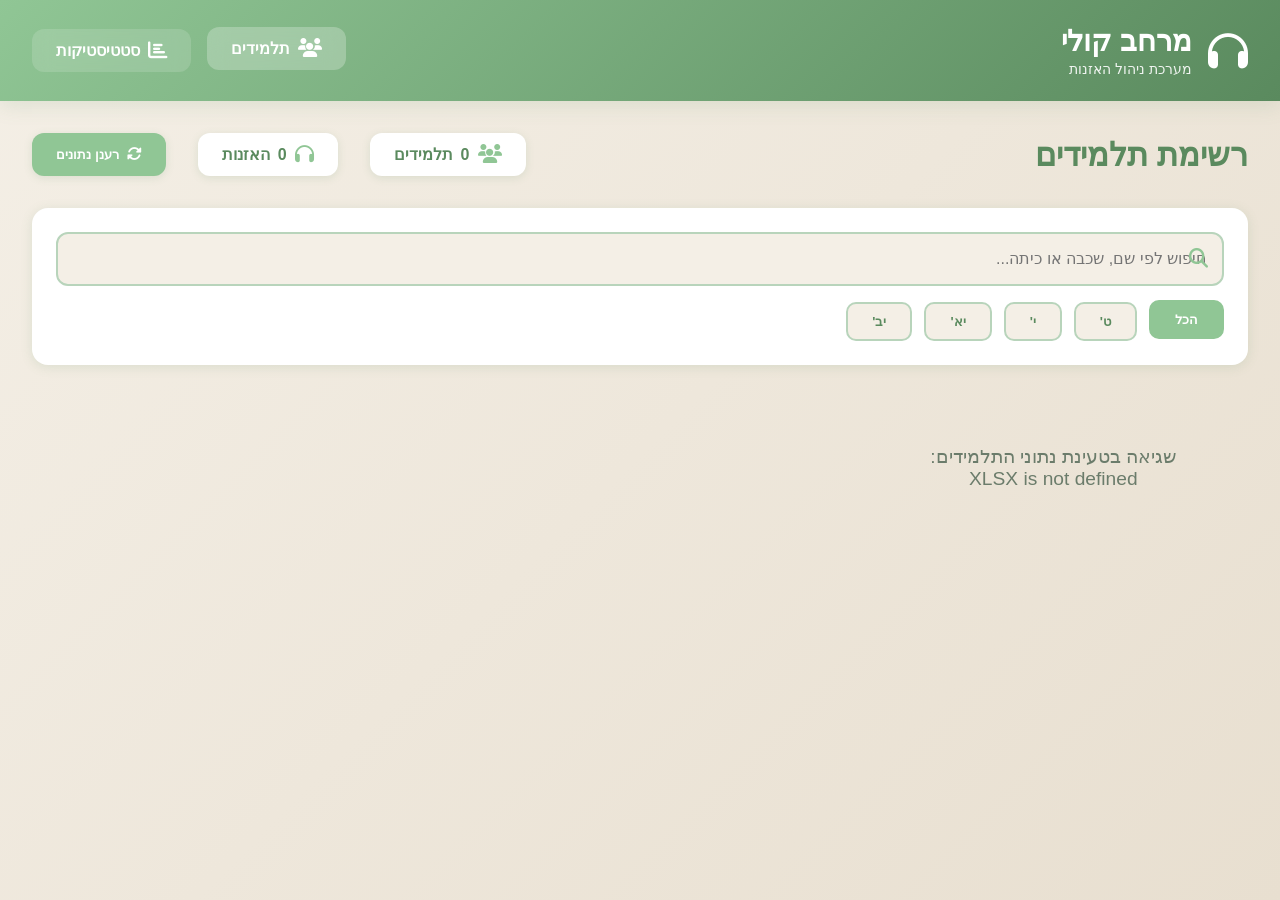
==== index.html @ 1b5d4654 "create site" ====
<!DOCTYPE html>
<html lang="he" dir="rtl">
<head>
    <meta charset="UTF-8">
    <meta name="viewport" content="width=device-width, initial-scale=1.0">
    <title>מרחב קולי - ניהול תלמידים</title>
    <link rel="stylesheet" href="https://cdnjs.cloudflare.com/ajax/libs/font-awesome/6.4.0/css/all.min.css">
    <link rel="stylesheet" href="styles.css">
    <script src="https://cdn.sheetjs.com/xlsx-0.20.1/package/dist/xlsx.full.min.js"></script>
</head>
<body>
    <header class="main-header">
        <div class="header-container">
            <div class="logo-section">
                <i class="fas fa-headphones"></i>
                <div class="logo-text">
                    <h1>מרחב קולי</h1>
                    <p class="subtitle">מערכת ניהול האזנות</p>
                </div>
            </div>
            <nav class="main-nav">
                <a href="index.html" class="nav-link active">
                    <i class="fas fa-users"></i>
                    תלמידים
                </a>
                <a href="statistics.html" class="nav-link">
                    <i class="fas fa-chart-bar"></i>
                    סטטיסטיקות
                </a>
            </nav>
        </div>
    </header>

    <main class="main-content">
        <div class="page-header">
            <h2>רשימת תלמידים</h2>
            <div class="stats-bar">
                <div class="stat-item">
                    <i class="fas fa-users"></i>
                    <span id="totalStudents">0</span> תלמידים
                </div>
                <div class="stat-item">
                    <i class="fas fa-headphones"></i>
                    <span id="totalListenings">0</span> האזנות
                </div>
                <button class="refresh-btn" id="refreshData" title="רענן נתונים מהשרת">
                    <i class="fas fa-sync-alt"></i>
                    רענן נתונים
                </button>
            </div>
        </div>

        <div class="search-section">
            <div class="search-box">
                <i class="fas fa-search"></i>
                <input type="text" id="searchInput" placeholder="חיפוש לפי שם, שכבה או כיתה...">
            </div>
            <div class="filter-buttons">
                <button class="filter-btn active" data-grade="all">הכל</button>
                <button class="filter-btn" data-grade="ט">ט'</button>
                <button class="filter-btn" data-grade="י">י'</button>
                <button class="filter-btn" data-grade="יא">יא'</button>
                <button class="filter-btn" data-grade="יב">יב'</button>
            </div>
        </div>

        <div class="students-grid" id="studentsGrid">
            <div class="loading">טוען נתונים...</div>
        </div>
    </main>

    <script src="students.js"></script>
</body>
</html>
---- styles.css ----
* {
    margin: 0;
    padding: 0;
    box-sizing: border-box;
}

:root {
    --primary-green: #90C695;
    --light-green: #B8D4BB;
    --linen: #F4EFE6;
    --dark-green: #5A8A5E;
    --text-dark: #2C3E2D;
    --text-light: #6B7C6B;
    --white: #FFFFFF;
    --shadow: rgba(90, 138, 94, 0.15);
}

body {
    font-family: 'Segoe UI', Tahoma, Geneva, Verdana, sans-serif;
    background: linear-gradient(135deg, var(--linen) 0%, #E8DFD0 100%);
    min-height: 100vh;
    color: var(--text-dark);
}

/* Icons */
i {
    font-size: 1.2em;
}

/* Header */
.main-header {
    background: linear-gradient(135deg, var(--primary-green) 0%, var(--dark-green) 100%);
    box-shadow: 0 4px 20px var(--shadow);
    position: sticky;
    top: 0;
    z-index: 100;
}

.header-container {
    max-width: 1400px;
    margin: 0 auto;
    padding: 1.5rem 2rem;
    display: flex;
    justify-content: space-between;
    align-items: center;
}

.logo-section {
    display: flex;
    align-items: center;
    gap: 1rem;
}

.logo-section i {
    font-size: 2.5em;
    color: var(--white);
}

.logo-text h1 {
    color: var(--white);
    font-size: 1.8em;
    font-weight: 700;
    margin: 0;
}

.subtitle {
    color: rgba(255, 255, 255, 0.9);
    font-size: 0.9em;
    margin-top: 0.2rem;
}

.main-nav {
    display: flex;
    gap: 1rem;
}

.nav-link {
    display: flex;
    align-items: center;
    gap: 0.5rem;
    padding: 0.75rem 1.5rem;
    background: rgba(255, 255, 255, 0.15);
    color: var(--white);
    text-decoration: none;
    border-radius: 12px;
    font-weight: 600;
    transition: all 0.3s;
    backdrop-filter: blur(10px);
}

.nav-link:hover, .nav-link.active {
    background: rgba(255, 255, 255, 0.25);
    transform: translateY(-2px);
}

/* Main Content */
.main-content {
    max-width: 1400px;
    margin: 2rem auto;
    padding: 0 2rem;
}

.page-header {
    display: flex;
    justify-content: space-between;
    align-items: center;
    margin-bottom: 2rem;
}

.page-header h2 {
    font-size: 2em;
    color: var(--dark-green);
}

.stats-bar {
    display: flex;
    gap: 2rem;
}

.stat-item {
    display: flex;
    align-items: center;
    gap: 0.5rem;
    padding: 0.75rem 1.5rem;
    background: var(--white);
    border-radius: 12px;
    box-shadow: 0 2px 8px var(--shadow);
    font-weight: 600;
    color: var(--dark-green);
}

.stat-item i {
    color: var(--primary-green);
}

.refresh-btn {
    display: flex;
    align-items: center;
    gap: 0.5rem;
    padding: 0.75rem 1.5rem;
    background: var(--primary-green);
    color: var(--white);
    border: none;
    border-radius: 12px;
    font-weight: 600;
    cursor: pointer;
    transition: all 0.3s;
    box-shadow: 0 2px 8px var(--shadow);
}

.refresh-btn:hover:not(:disabled) {
    background: var(--dark-green);
    transform: translateY(-2px);
    box-shadow: 0 4px 12px var(--shadow);
}

.refresh-btn:disabled {
    opacity: 0.6;
    cursor: not-allowed;
}

.refresh-btn i {
    font-size: 1.1em;
}

/* Search Section */
.search-section {
    background: var(--white);
    padding: 1.5rem;
    border-radius: 16px;
    box-shadow: 0 2px 12px var(--shadow);
    margin-bottom: 2rem;
}

.search-box {
    position: relative;
    margin-bottom: 1rem;
}

.search-box i {
    position: absolute;
    right: 1rem;
    top: 50%;
    transform: translateY(-50%);
    color: var(--primary-green);
    pointer-events: none;
}

#searchInput {
    width: 100%;
    padding: 1rem 1rem 1rem 3rem;
    border: 2px solid var(--light-green);
    border-radius: 12px;
    font-size: 1rem;
    transition: all 0.3s;
    background: var(--linen);
}

#searchInput:focus {
    outline: none;
    border-color: var(--primary-green);
    box-shadow: 0 0 0 3px rgba(144, 198, 149, 0.2);
}

.filter-buttons {
    display: flex;
    gap: 0.75rem;
    flex-wrap: wrap;
}

.filter-btn {
    padding: 0.6rem 1.5rem;
    background: var(--linen);
    border: 2px solid var(--light-green);
    border-radius: 10px;
    font-weight: 600;
    color: var(--dark-green);
    cursor: pointer;
    transition: all 0.3s;
}

.filter-btn:hover, .filter-btn.active {
    background: var(--primary-green);
    color: var(--white);
    border-color: var(--primary-green);
    transform: translateY(-2px);
}

.export-btn {
    padding: 0.6rem 1.5rem;
    background: #2d7a2d;
    border: 2px solid #2d7a2d;
    border-radius: 10px;
    font-weight: 600;
    color: var(--white);
    cursor: pointer;
    transition: all 0.3s;
    display: flex;
    align-items: center;
    gap: 0.5rem;
}

.export-btn:hover {
    background: #1e5a1e;
    border-color: #1e5a1e;
    transform: translateY(-2px);
    box-shadow: 0 4px 12px rgba(45, 122, 45, 0.3);
}

.export-btn i {
    font-size: 1.1em;
}

/* Students Grid */
.students-grid {
    display: grid;
    grid-template-columns: repeat(auto-fill, minmax(320px, 1fr));
    gap: 1.5rem;
}

.student-card {
    background: var(--white);
    border-radius: 16px;
    padding: 1.5rem;
    box-shadow: 0 2px 12px var(--shadow);
    transition: all 0.3s;
    cursor: pointer;
    text-decoration: none;
    color: inherit;
    display: block;
}

.student-card:hover {
    transform: translateY(-5px);
    box-shadow: 0 8px 24px var(--shadow);
}

.student-header {
    display: flex;
    justify-content: space-between;
    align-items: start;
    margin-bottom: 1rem;
}

.student-name {
    font-size: 1.3em;
    font-weight: 700;
    color: var(--dark-green);
    margin-bottom: 0.3rem;
}

.student-badge {
    display: inline-block;
    padding: 0.4rem 1rem;
    background: var(--primary-green);
    color: var(--white);
    border-radius: 20px;
    font-size: 0.85em;
    font-weight: 600;
}

.student-info {
    display: flex;
    flex-direction: column;
    gap: 0.5rem;
    margin-bottom: 1rem;
}

.info-row {
    display: flex;
    align-items: center;
    gap: 0.5rem;
    color: var(--text-light);
    font-size: 0.95em;
}

.info-row i {
    color: var(--primary-green);
    font-size: 1em;
}

.listening-count {
    display: flex;
    align-items: center;
    justify-content: space-between;
    padding: 1rem;
    background: var(--linen);
    border-radius: 12px;
    margin-top: 1rem;
}

.listening-count i {
    font-size: 1.5em;
    color: var(--primary-green);
}

.count-number {
    font-size: 1.8em;
    font-weight: 700;
    color: var(--dark-green);
}

/* Student Detail Page */
.back-button {
    margin-bottom: 1.5rem;
}

.btn-back {
    display: inline-flex;
    align-items: center;
    gap: 0.5rem;
    padding: 0.75rem 1.5rem;
    background: var(--white);
    color: var(--dark-green);
    text-decoration: none;
    border-radius: 12px;
    font-weight: 600;
    box-shadow: 0 2px 8px var(--shadow);
    transition: all 0.3s;
}

.btn-back:hover {
    background: var(--primary-green);
    color: var(--white);
    transform: translateX(5px);
}

.student-profile {
    background: var(--white);
    border-radius: 16px;
    padding: 2rem;
    box-shadow: 0 2px 12px var(--shadow);
    margin-bottom: 2rem;
}

.profile-header {
    display: flex;
    justify-content: space-between;
    align-items: start;
    margin-bottom: 2rem;
}

.profile-info h2 {
    font-size: 2em;
    color: var(--dark-green);
    margin-bottom: 0.5rem;
}

.profile-details {
    display: grid;
    grid-template-columns: repeat(auto-fit, minmax(250px, 1fr));
    gap: 1.5rem;
}

.detail-item {
    display: flex;
    align-items: center;
    gap: 1rem;
    padding: 1rem;
    background: var(--linen);
    border-radius: 12px;
}

.detail-item i {
    font-size: 1.8em;
    color: var(--primary-green);
}

.detail-content {
    flex: 1;
}

.detail-label {
    font-size: 0.85em;
    color: var(--text-light);
    margin-bottom: 0.2rem;
}

.detail-value {
    font-size: 1.1em;
    font-weight: 600;
    color: var(--dark-green);
}

/* Listening History */
.listening-history {
    background: var(--white);
    border-radius: 16px;
    padding: 2rem;
    box-shadow: 0 2px 12px var(--shadow);
}

.history-header {
    display: flex;
    align-items: center;
    gap: 0.75rem;
    margin-bottom: 1.5rem;
}

.history-header h3 {
    font-size: 1.5em;
    color: var(--dark-green);
}

.history-header i {
    font-size: 1.5em;
    color: var(--primary-green);
}

.history-list {
    display: flex;
    flex-direction: column;
    gap: 1rem;
}

.history-item {
    padding: 1.25rem;
    background: var(--linen);
    border-radius: 12px;
    border-right: 4px solid var(--primary-green);
    transition: all 0.3s;
}

.history-item:hover {
    transform: translateX(-5px);
    box-shadow: 0 4px 12px var(--shadow);
}

.history-item-header {
    display: flex;
    justify-content: space-between;
    align-items: center;
    margin-bottom: 0.75rem;
    flex-wrap: wrap;
    gap: 0.5rem;
}

.file-name {
    font-weight: 700;
    color: var(--dark-green);
    font-size: 1.1em;
    display: flex;
    align-items: center;
    gap: 0.5rem;
}

.history-date {
    color: var(--text-light);
    font-size: 0.95em;
    display: flex;
    align-items: center;
    gap: 0.5rem;
    font-weight: 600;
}

.file-path {
    color: var(--text-light);
    font-size: 0.9em;
    font-family: 'Courier New', monospace;
    display: flex;
    align-items: center;
    gap: 0.5rem;
}

/* Loading & Empty States */
.loading, .no-data {
    text-align: center;
    padding: 3rem;
    color: var(--text-light);
    font-size: 1.2em;
}

/* Responsive */
@media (max-width: 768px) {
    .header-container {
        flex-direction: column;
        gap: 1rem;
    }

    .page-header {
        flex-direction: column;
        align-items: start;
        gap: 1rem;
    }

    .stats-bar {
        width: 100%;
        flex-direction: column;
        gap: 0.75rem;
    }

    .students-grid {
        grid-template-columns: 1fr;
    }

    .profile-header {
        flex-direction: column;
        gap: 1rem;
    }
}


/* Statistics Page */
.stats-grid {
    display: grid;
    grid-template-columns: repeat(auto-fit, minmax(220px, 1fr));
    gap: 1.5rem;
    margin-bottom: 2rem;
}

.stat-card-large {
    background: var(--white);
    padding: 2rem;
    border-radius: 16px;
    box-shadow: 0 2px 12px var(--shadow);
    text-align: center;
    transition: all 0.3s;
}

.stat-card-large:hover {
    transform: translateY(-5px);
    box-shadow: 0 8px 24px var(--shadow);
}

.filter-section {
    background: var(--white);
    padding: 1.5rem;
    border-radius: 16px;
    box-shadow: 0 2px 12px var(--shadow);
    margin-bottom: 2rem;
}

.filter-section h3 {
    color: var(--dark-green);
    margin-bottom: 1rem;
    font-size: 1.3em;
}

.date-filters {
    display: flex;
    gap: 1rem;
    flex-wrap: wrap;
    align-items: end;
}

.date-input-group {
    display: flex;
    flex-direction: column;
    gap: 0.5rem;
}

.date-input-group label {
    font-weight: 600;
    color: var(--dark-green);
    font-size: 0.9em;
}

.date-input-group input[type="date"] {
    padding: 0.75rem;
    border: 2px solid var(--light-green);
    border-radius: 10px;
    font-size: 1rem;
    transition: all 0.3s;
}

.date-input-group input[type="date"]:focus {
    outline: none;
    border-color: var(--primary-green);
    box-shadow: 0 0 0 3px rgba(144, 198, 149, 0.2);
}

.date-select {
    padding: 0.75rem 1rem;
    border: 2px solid var(--light-green);
    border-radius: 10px;
    font-size: 1rem;
    background: var(--white);
    color: var(--dark-green);
    font-weight: 600;
    cursor: pointer;
    transition: all 0.3s;
    min-width: 200px;
}

.date-select:hover {
    border-color: var(--primary-green);
}

.date-select:focus {
    outline: none;
    border-color: var(--primary-green);
    box-shadow: 0 0 0 3px rgba(144, 198, 149, 0.2);
}

.filter-info {
    margin-top: 1rem;
    padding: 1rem;
    background: var(--linen);
    border-radius: 10px;
    color: var(--dark-green);
    font-weight: 600;
    display: none;
}

.filter-info i {
    color: var(--primary-green);
    margin-left: 0.5rem;
}

.stats-section {
    background: var(--white);
    padding: 2rem;
    border-radius: 16px;
    box-shadow: 0 2px 12px var(--shadow);
    margin-bottom: 2rem;
}

.stats-section h3 {
    color: var(--dark-green);
    margin-bottom: 1.5rem;
    font-size: 1.5em;
    display: flex;
    align-items: center;
    gap: 0.5rem;
}

.grade-group {
    margin-bottom: 2rem;
}

.grade-title {
    color: var(--dark-green);
    font-size: 1.2em;
    margin-bottom: 1rem;
    padding: 0.75rem 1rem;
    background: var(--linen);
    border-radius: 10px;
    display: flex;
    align-items: center;
    gap: 0.5rem;
}

.students-list {
    display: grid;
    grid-template-columns: repeat(auto-fill, minmax(280px, 1fr));
    gap: 0.75rem;
}

.student-item {
    display: flex;
    justify-content: space-between;
    align-items: center;
    padding: 0.75rem 1rem;
    background: var(--linen);
    border-radius: 10px;
    transition: all 0.3s;
}

.student-item:hover {
    background: var(--light-green);
    transform: translateX(-5px);
}

.student-item a {
    text-decoration: none;
    color: var(--dark-green);
    font-weight: 600;
    display: flex;
    align-items: center;
    gap: 0.5rem;
    flex: 1;
}

.student-item a:hover {
    color: var(--primary-green);
}

.class-badge {
    background: var(--primary-green);
    color: var(--white);
    padding: 0.3rem 0.75rem;
    border-radius: 15px;
    font-size: 0.85em;
    font-weight: 600;
}

.grade-stats {
    display: grid;
    grid-template-columns: repeat(auto-fill, minmax(280px, 1fr));
    gap: 1.5rem;
}

.grade-stat-card {
    background: var(--linen);
    border-radius: 12px;
    padding: 1.5rem;
    transition: all 0.3s;
}

.grade-stat-card:hover {
    transform: translateY(-3px);
    box-shadow: 0 4px 12px var(--shadow);
}

.grade-stat-header {
    display: flex;
    justify-content: space-between;
    align-items: center;
    margin-bottom: 1rem;
}

.grade-stat-header h4 {
    color: var(--dark-green);
    font-size: 1.3em;
    margin: 0;
}

.grade-badge {
    background: var(--primary-green);
    color: var(--white);
    padding: 0.4rem 1rem;
    border-radius: 20px;
    font-size: 0.85em;
    font-weight: 600;
}

.grade-stat-body {
    display: flex;
    flex-direction: column;
    gap: 0.75rem;
    margin-bottom: 1rem;
}

.stat-row {
    display: flex;
    justify-content: space-between;
    align-items: center;
}

.stat-label {
    color: var(--text-light);
    font-size: 0.95em;
}

.stat-value {
    color: var(--dark-green);
    font-weight: 700;
    font-size: 1.1em;
}

.progress-bar {
    width: 100%;
    height: 8px;
    background: var(--white);
    border-radius: 10px;
    overflow: hidden;
}

.progress-fill {
    height: 100%;
    background: linear-gradient(90deg, var(--primary-green), var(--dark-green));
    transition: width 0.5s ease;
}

.top-students {
    display: flex;
    flex-direction: column;
    gap: 0.75rem;
}

.top-student-item {
    display: flex;
    align-items: center;
    gap: 1rem;
    padding: 1rem 1.5rem;
    background: var(--linen);
    border-radius: 12px;
    transition: all 0.3s;
}

.top-student-item:hover {
    background: var(--light-green);
    transform: translateX(-5px);
    box-shadow: 0 2px 8px var(--shadow);
}

.rank {
    font-size: 1.5em;
    font-weight: 700;
    color: var(--primary-green);
    min-width: 40px;
    text-align: center;
}

.student-info-top {
    flex: 1;
    display: flex;
    flex-direction: column;
    gap: 0.3rem;
}

.student-name-link {
    text-decoration: none;
    color: var(--dark-green);
    font-weight: 700;
    font-size: 1.1em;
}

.student-name-link:hover {
    color: var(--primary-green);
}

.student-meta {
    display: flex;
    gap: 0.5rem;
}

.listening-count-top {
    display: flex;
    align-items: center;
    gap: 0.5rem;
    color: var(--dark-green);
    font-weight: 700;
    font-size: 1.1em;
}

.listening-count-top i {
    color: var(--primary-green);
}


/* Tabs */
.tabs-container {
    margin-top: 2rem;
}

.tabs-nav {
    display: flex;
    gap: 0.5rem;
    background: var(--white);
    padding: 1rem;
    border-radius: 16px 16px 0 0;
    box-shadow: 0 2px 8px var(--shadow);
    border-bottom: 3px solid var(--linen);
}

.tab-btn {
    flex: 1;
    display: flex;
    align-items: center;
    justify-content: center;
    gap: 0.5rem;
    padding: 1rem 1.5rem;
    background: var(--linen);
    color: var(--text-dark);
    border: none;
    border-radius: 10px;
    font-weight: 600;
    font-size: 1rem;
    cursor: pointer;
    transition: all 0.3s;
    white-space: nowrap;
}

.tab-btn:hover {
    background: var(--light-green);
    transform: translateY(-2px);
}

.tab-btn.active {
    background: var(--primary-green);
    color: var(--white);
    box-shadow: 0 4px 12px rgba(144, 198, 149, 0.3);
}

.tab-btn i {
    font-size: 1.2em;
}

.tab-content {
    display: none;
}

.tab-content.active {
    display: block;
}

.tab-content .filter-section {
    border-radius: 0;
    margin-bottom: 0;
}

.tab-content .stats-section {
    border-radius: 0 0 16px 16px;
    margin-bottom: 2rem;
}

.tab-content .filter-section:first-child {
    border-radius: 0;
}

.tab-content .stats-section:last-child {
    border-radius: 0 0 16px 16px;
}

/* Responsive tabs */
@media (max-width: 768px) {
    .tabs-nav {
        flex-direction: column;
        gap: 0.5rem;
    }
    
    .tab-btn {
        width: 100%;
    }
}
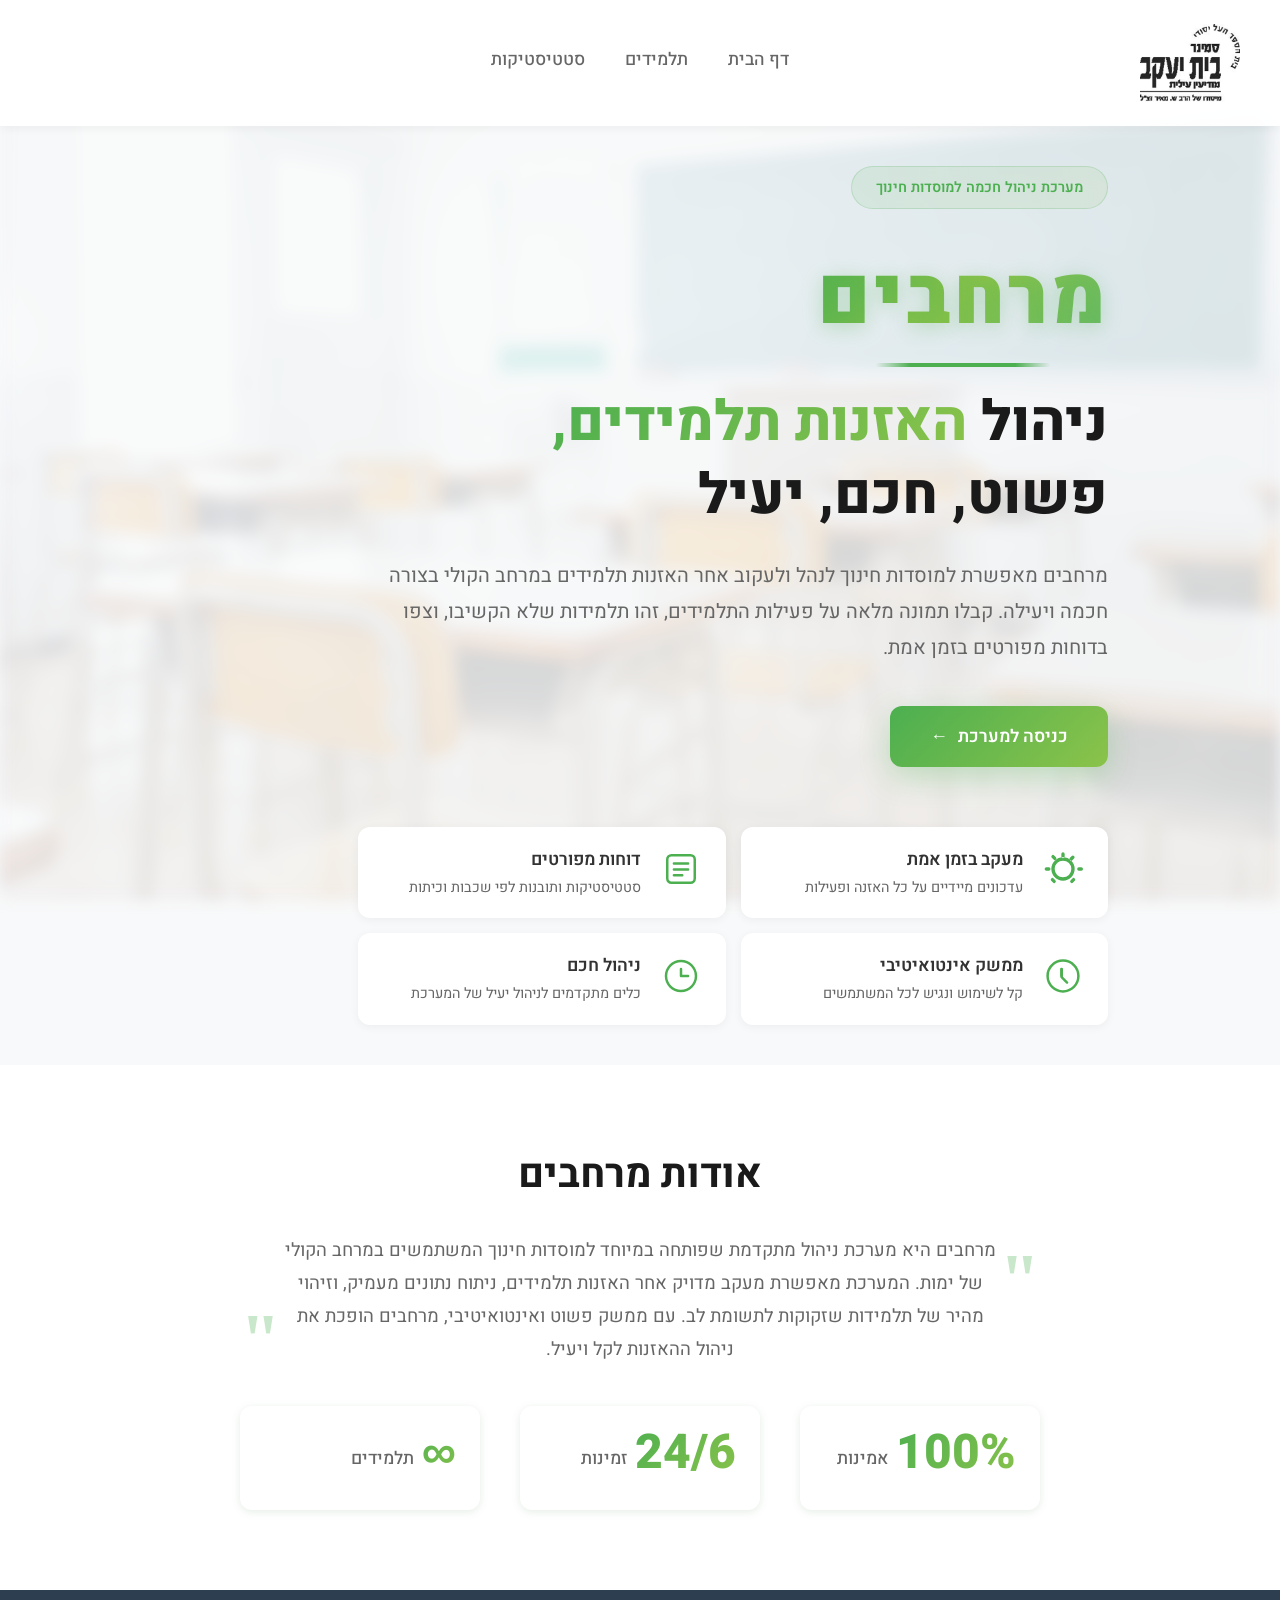
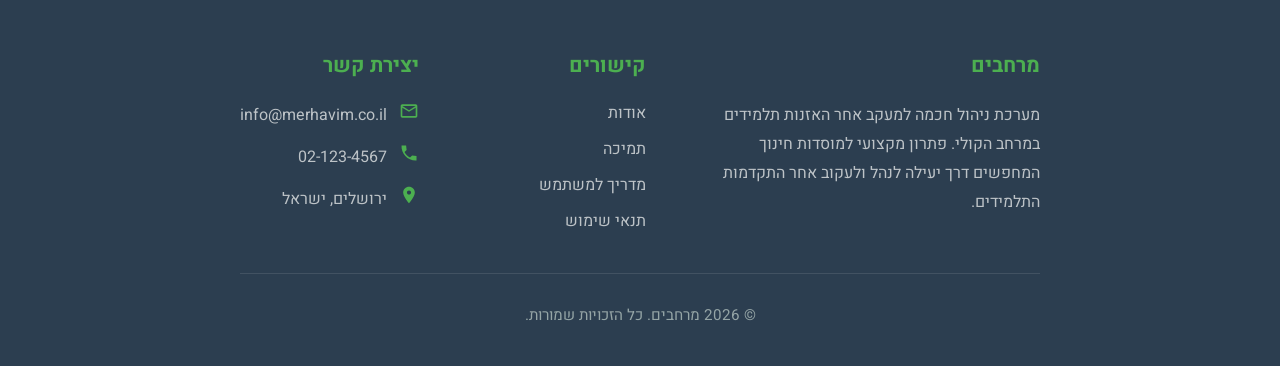
==== commit e7440cc1: "שינויי עיצוב נרחבים" ====
--- a/index.html
+++ b/index.html
@@ -3,72 +3,616 @@
 <head>
     <meta charset="UTF-8">
     <meta name="viewport" content="width=device-width, initial-scale=1.0">
-    <title>מרחב קולי - ניהול תלמידים</title>
-    <link rel="stylesheet" href="https://cdnjs.cloudflare.com/ajax/libs/font-awesome/6.4.0/css/all.min.css">
+    <title>מרחבים - מערכת ניהול חכמה</title>
+    <link rel="preconnect" href="https://fonts.googleapis.com">
+    <link rel="preconnect" href="https://fonts.gstatic.com" crossorigin>
+    <link href="https://fonts.googleapis.com/css2?family=Heebo:wght@300;400;500;600;700;800&display=swap" rel="stylesheet">
     <link rel="stylesheet" href="styles.css">
-    <script src="https://cdn.sheetjs.com/xlsx-0.20.1/package/dist/xlsx.full.min.js"></script>
+    <style>
+        body {
+            padding-top: 126px;
+            display: flex;
+            flex-direction: column;
+            min-height: 100vh;
+        }
+
+        body::before {
+            content: '';
+            position: fixed;
+            top: 0;
+            left: 0;
+            width: 100%;
+            height: 100%;
+            background-image: url('home-background.jpeg');
+            background-size: cover;
+            background-position: center;
+            background-repeat: no-repeat;
+            opacity: 0.15;
+            filter: blur(8px);
+            z-index: -1;
+        }
+
+        /* Main Content */
+        .main-container {
+            flex: 1;
+            display: flex;
+            align-items: center;
+            justify-content: center;
+            padding: 40px 20px;
+        }
+
+        .content-wrapper {
+            max-width: 750px;
+            width: 100%;
+            text-align: right;
+            margin-left: 15%;
+        }
+
+        .badge {
+            display: inline-block;
+            background: linear-gradient(135deg, rgba(76, 175, 80, 0.1) 0%, rgba(139, 195, 74, 0.1) 100%);
+            color: #4caf50;
+            padding: 10px 24px;
+            border-radius: 25px;
+            font-size: 0.9em;
+            font-weight: 600;
+            margin-bottom: 30px;
+            animation: fadeInDown 0.8s ease-out;
+            border: 1px solid rgba(76, 175, 80, 0.2);
+        }
+
+        @keyframes fadeInDown {
+            from {
+                opacity: 0;
+                transform: translateY(-20px);
+            }
+            to {
+                opacity: 1;
+                transform: translateY(0);
+            }
+        }
+
+        .brand-title-wrapper {
+            display: block;
+            width: 100%;
+            margin-bottom: 30px;
+        }
+
+        .brand-title {
+            font-size: 5em;
+            font-weight: 900;
+            background: linear-gradient(135deg, #4caf50 0%, #8bc34a 50%, #66bb6a 100%);
+            -webkit-background-clip: text;
+            -webkit-text-fill-color: transparent;
+            background-clip: text;
+            margin: 0;
+            animation: fadeInUp 1s ease-out 0.1s both;
+            letter-spacing: 3px;
+            text-shadow: 0 4px 20px rgba(76, 175, 80, 0.3);
+            position: relative;
+            display: inline-block;
+        }
+
+        .brand-title::after {
+            content: '';
+            position: absolute;
+            bottom: -10px;
+            right: 50%;
+            transform: translateX(50%);
+            width: 60%;
+            height: 4px;
+            background: linear-gradient(90deg, transparent 0%, #4caf50 20%, #4caf50 80%, transparent 100%);
+            border-radius: 2px;
+        }
+
+        .main-title {
+            font-size: 3.5em;
+            font-weight: 800;
+            color: #1a1a1a;
+            line-height: 1.3;
+            margin-bottom: 25px;
+            animation: fadeInUp 1s ease-out 0.2s both;
+        }
+
+        @keyframes fadeInUp {
+            from {
+                opacity: 0;
+                transform: translateY(30px);
+            }
+            to {
+                opacity: 1;
+                transform: translateY(0);
+            }
+        }
+
+        .main-title .highlight {
+            background: linear-gradient(135deg, #4caf50 0%, #8bc34a 100%);
+            -webkit-background-clip: text;
+            -webkit-text-fill-color: transparent;
+            background-clip: text;
+        }
+
+        .description {
+            font-size: 1.25em;
+            color: #666;
+            line-height: 1.8;
+            margin-bottom: 40px;
+            font-weight: 400;
+            animation: fadeInUp 1s ease-out 0.4s both;
+        }
+
+        .cta-buttons {
+            display: flex;
+            gap: 15px;
+            animation: fadeInUp 1s ease-out 0.6s both;
+        }
+
+        .btn-primary {
+            background: linear-gradient(135deg, #4caf50 0%, #8bc34a 100%);
+            color: white;
+            border: none;
+            padding: 18px 40px;
+            font-size: 1.1em;
+            border-radius: 12px;
+            cursor: pointer;
+            font-weight: 600;
+            font-family: 'Heebo', sans-serif;
+            box-shadow: 0 10px 30px rgba(76, 175, 80, 0.3);
+            transition: all 0.3s ease;
+            display: inline-flex;
+            align-items: center;
+            gap: 10px;
+        }
+
+        .btn-primary:hover {
+            transform: translateY(-3px);
+            box-shadow: 0 15px 40px rgba(76, 175, 80, 0.4);
+        }
+
+        .btn-primary:active {
+            transform: translateY(-1px);
+        }
+
+        .btn-secondary {
+            background: white;
+            color: #4caf50;
+            border: 2px solid #4caf50;
+            padding: 16px 40px;
+            font-size: 1.1em;
+            border-radius: 12px;
+            cursor: pointer;
+            font-weight: 600;
+            font-family: 'Heebo', sans-serif;
+            transition: all 0.3s ease;
+        }
+
+        .btn-secondary:hover {
+            background: #4caf50;
+            color: white;
+            transform: translateY(-3px);
+        }
+
+        /* Features */
+        .features {
+            margin-top: 60px;
+            display: grid;
+            grid-template-columns: repeat(2, 1fr);
+            gap: 15px;
+            animation: fadeInUp 1s ease-out 0.8s both;
+        }
+
+        .feature {
+            display: flex;
+            align-items: center;
+            gap: 20px;
+            padding: 20px 25px;
+            background: white;
+            border-radius: 12px;
+            transition: all 0.3s ease;
+            box-shadow: 0 2px 10px rgba(0, 0, 0, 0.05);
+            text-align: right;
+        }
+
+        .feature:hover {
+            transform: translateX(-5px);
+            box-shadow: 0 5px 20px rgba(0, 0, 0, 0.1);
+        }
+
+        .feature-icon {
+            flex-shrink: 0;
+        }
+
+        .feature-content {
+            flex: 1;
+        }
+
+        .feature-icon svg {
+            width: 40px;
+            height: 40px;
+            fill: #4caf50;
+        }
+
+        .feature-title {
+            font-size: 1.1em;
+            font-weight: 600;
+            color: #333;
+            margin-bottom: 5px;
+        }
+
+        .feature-text {
+            font-size: 0.9em;
+            color: #666;
+            line-height: 1.5;
+        }
+
+        /* About Section */
+        .about-section {
+            background: white;
+            padding: 80px 240px;
+            text-align: center;
+        }
+
+        .about-title {
+            font-size: 2.5em;
+            font-weight: 700;
+            color: #1a1a1a;
+            margin-bottom: 30px;
+        }
+
+        .about-text {
+            font-size: 1.15em;
+            color: #666;
+            line-height: 1.8;
+            max-width: 800px;
+            margin: 0 auto 40px;
+            position: relative;
+            padding: 0 40px;
+        }
+
+        .about-text::before,
+        .about-text::after {
+            font-size: 4em;
+            font-weight: 900;
+            color: #4caf50;
+            opacity: 0.3;
+            position: absolute;
+            font-family: Georgia, serif;
+        }
+
+        .about-text::before {
+            content: '"';
+            top: -20px;
+            right: 0;
+        }
+
+        .about-text::after {
+            content: '"';
+            bottom: -40px;
+            left: 0;
+        }
+
+        .about-stats {
+            display: grid;
+            grid-template-columns: repeat(3, 1fr);
+            gap: 40px;
+            max-width: 900px;
+            margin: 0 auto;
+        }
+
+        .stat-item {
+            text-align: center;
+        }
+
+        .stat-number {
+            font-size: 3em;
+            font-weight: 800;
+            background: linear-gradient(135deg, #4caf50 0%, #8bc34a 100%);
+            -webkit-background-clip: text;
+            -webkit-text-fill-color: transparent;
+            background-clip: text;
+            margin-bottom: 10px;
+        }
+
+        .stat-label {
+            font-size: 1.1em;
+            color: #666;
+            font-weight: 500;
+        }
+
+        /* Footer */
+        .footer {
+            background: #2c3e50;
+            color: white;
+            padding: 60px 240px 40px;
+        }
+
+        .footer-content {
+            display: grid;
+            grid-template-columns: 2fr 1fr 1fr;
+            gap: 60px;
+            margin-bottom: 40px;
+        }
+
+        .footer-section h3 {
+            font-size: 1.3em;
+            font-weight: 700;
+            margin-bottom: 20px;
+            color: #4caf50;
+        }
+
+        .footer-section p {
+            font-size: 1em;
+            line-height: 1.8;
+            color: #bdc3c7;
+        }
+
+        .footer-links {
+            display: flex;
+            flex-direction: column;
+            gap: 12px;
+        }
+
+        .footer-link {
+            color: #bdc3c7;
+            text-decoration: none;
+            transition: color 0.3s;
+            font-size: 1em;
+        }
+
+        .footer-link:hover {
+            color: #4caf50;
+        }
+
+        .contact-info {
+            display: flex;
+            flex-direction: column;
+            gap: 15px;
+        }
+
+        .contact-item {
+            display: flex;
+            align-items: center;
+            gap: 12px;
+            color: #bdc3c7;
+            font-size: 1em;
+        }
+
+        .contact-icon svg {
+            width: 20px;
+            height: 20px;
+            fill: #4caf50;
+        }
+
+        .footer-bottom {
+            border-top: 1px solid rgba(255, 255, 255, 0.1);
+            padding-top: 30px;
+            text-align: center;
+            color: #95a5a6;
+            font-size: 0.95em;
+        }
+
+        /* Responsive */
+        @media (max-width: 768px) {
+            .main-title {
+                font-size: 2.5em;
+            }
+
+            .description {
+                font-size: 1.1em;
+            }
+
+            .cta-buttons {
+                flex-direction: column;
+            }
+
+            .btn-primary, .btn-secondary {
+                width: 100%;
+                justify-content: center;
+            }
+
+            .features {
+                grid-template-columns: 1fr;
+                gap: 20px;
+            }
+
+            .about-section {
+                padding: 60px 20px;
+            }
+
+            .about-stats {
+                grid-template-columns: 1fr;
+                gap: 30px;
+            }
+
+            .footer {
+                padding: 40px 20px 30px;
+            }
+
+            .footer-content {
+                grid-template-columns: 1fr;
+                gap: 40px;
+            }
+        }
+    </style>
 </head>
 <body>
-    <header class="main-header">
-        <div class="header-container">
-            <div class="logo-section">
-                <i class="fas fa-headphones"></i>
-                <div class="logo-text">
-                    <h1>מרחב קולי</h1>
-                    <p class="subtitle">מערכת ניהול האזנות</p>
+    <!-- Header -->
+    <header class="header">
+        <div class="logo">
+            <img src="logo.png" alt="מרחבים" class="logo-img">
+        </div>
+        <nav class="header-links">
+            <a href="statistics.html" class="header-link">סטטיסטיקות</a>
+            <a href="dashboard.html" class="header-link">תלמידים</a>
+            <a href="index.html" class="header-link">דף הבית</a>
+        </nav>
+    </header>
+
+    <!-- Main Content -->
+    <main class="main-container">
+        <div class="content-wrapper">
+            <div class="badge">מערכת ניהול חכמה למוסדות חינוך</div>
+            
+            <div class="brand-title-wrapper">
+                <h1 class="brand-title">מרחבים</h1>
+            </div>
+            
+            <h2 class="main-title">
+                ניהול <span class="highlight">האזנות תלמידים,</span><br>
+                פשוט, חכם, יעיל
+            </h2>
+            
+            <p class="description">
+                מרחבים מאפשרת למוסדות חינוך לנהל ולעקוב אחר האזנות תלמידים במרחב הקולי בצורה חכמה ויעילה.
+                קבלו תמונה מלאה על פעילות התלמידים, זהו תלמידות שלא הקשיבו, וצפו בדוחות מפורטים בזמן אמת.
+            </p>
+            
+            <div class="cta-buttons">
+                <button class="btn-primary" onclick="enterSystem()">
+                    <span>כניסה למערכת</span>
+                    <span>←</span>
+                </button>
+            </div>
+
+            <!-- Features -->
+            <div class="features">
+                <div class="feature">
+                    <div class="feature-icon">
+                        <svg viewBox="0 0 24 24" xmlns="http://www.w3.org/2000/svg">
+                            <path d="M13 3a1 1 0 1 0-2 0v1.5a1 1 0 1 0 2 0V3Zm7.5 9a1 1 0 0 1 1-1H23a1 1 0 1 1 0 2h-1.5a1 1 0 0 1-1-1ZM1 12a1 1 0 0 1 1-1h1.5a1 1 0 0 1 0 2H2a1 1 0 0 1-1-1Zm17.657-6.364a1 1 0 0 0-1.414-1.414l-1.06 1.06a1 1 0 0 0 1.414 1.415l1.06-1.06ZM6.343 17.657a1 1 0 0 0-1.414 1.414l1.06 1.06a1 1 0 1 0 1.415-1.414l-1.06-1.06Zm12.728 1.414a1 1 0 0 0-1.414-1.414l-1.06 1.06a1 1 0 1 0 1.414 1.415l1.06-1.06ZM6.343 6.343a1 1 0 0 0 1.414-1.414l-1.06-1.06a1 1 0 0 0-1.415 1.414l1.06 1.06ZM12 7a5 5 0 1 0 0 10 5 5 0 0 0 0-10Zm-7 5a7 7 0 1 1 14 0 7 7 0 0 1-14 0Z"/>
+                        </svg>
+                    </div>
+                    <div class="feature-content">
+                        <div class="feature-title">מעקב בזמן אמת</div>
+                        <div class="feature-text">עדכונים מיידיים על כל האזנה ופעילות</div>
+                    </div>
                 </div>
-            </div>
-            <nav class="main-nav">
-                <a href="index.html" class="nav-link active">
-                    <i class="fas fa-users"></i>
-                    תלמידים
-                </a>
-                <a href="statistics.html" class="nav-link">
-                    <i class="fas fa-chart-bar"></i>
-                    סטטיסטיקות
-                </a>
-            </nav>
-        </div>
-    </header>
-
-    <main class="main-content">
-        <div class="page-header">
-            <h2>רשימת תלמידים</h2>
-            <div class="stats-bar">
-                <div class="stat-item">
-                    <i class="fas fa-users"></i>
-                    <span id="totalStudents">0</span> תלמידים
+                <div class="feature">
+                    <div class="feature-icon">
+                        <svg viewBox="0 0 24 24" xmlns="http://www.w3.org/2000/svg">
+                            <path d="M3 6.25A3.25 3.25 0 0 1 6.25 3h11.5A3.25 3.25 0 0 1 21 6.25v11.5A3.25 3.25 0 0 1 17.75 21H6.25A3.25 3.25 0 0 1 3 17.75V6.25ZM6.25 4.5A1.75 1.75 0 0 0 4.5 6.25v11.5c0 .966.784 1.75 1.75 1.75h11.5a1.75 1.75 0 0 0 1.75-1.75V6.25a1.75 1.75 0 0 0-1.75-1.75H6.25ZM7 8.75A.75.75 0 0 1 7.75 8h8.5a.75.75 0 0 1 0 1.5h-8.5A.75.75 0 0 1 7 8.75Zm0 3.5a.75.75 0 0 1 .75-.75h8.5a.75.75 0 0 1 0 1.5h-8.5a.75.75 0 0 1-.75-.75Zm0 3.5a.75.75 0 0 1 .75-.75h5a.75.75 0 0 1 0 1.5h-5a.75.75 0 0 1-.75-.75Z"/>
+                        </svg>
+                    </div>
+                    <div class="feature-content">
+                        <div class="feature-title">דוחות מפורטים</div>
+                        <div class="feature-text">סטטיסטיקות ותובנות לפי שכבות וכיתות</div>
+                    </div>
                 </div>
-                <div class="stat-item">
-                    <i class="fas fa-headphones"></i>
-                    <span id="totalListenings">0</span> האזנות
+                <div class="feature">
+                    <div class="feature-icon">
+                        <svg viewBox="0 0 24 24" xmlns="http://www.w3.org/2000/svg">
+                            <path d="M12 2c5.523 0 10 4.477 10 10s-4.477 10-10 10S2 17.523 2 12 6.477 2 12 2Zm0 1.5a8.5 8.5 0 1 0 0 17 8.5 8.5 0 0 0 0-17Zm-.75 3.5a.75.75 0 0 1 .743.648l.007.102v4.69l2.97 2.97a.75.75 0 0 1-.976 1.133l-.084-.073-3.25-3.25a.75.75 0 0 1-.21-.437L10.25 12V7.75a.75.75 0 0 1 .75-.75Z"/>
+                        </svg>
+                    </div>
+                    <div class="feature-content">
+                        <div class="feature-title">ממשק אינטואיטיבי</div>
+                        <div class="feature-text">קל לשימוש ונגיש לכל המשתמשים</div>
+                    </div>
                 </div>
-                <button class="refresh-btn" id="refreshData" title="רענן נתונים מהשרת">
-                    <i class="fas fa-sync-alt"></i>
-                    רענן נתונים
-                </button>
-            </div>
-        </div>
-
-        <div class="search-section">
-            <div class="search-box">
-                <i class="fas fa-search"></i>
-                <input type="text" id="searchInput" placeholder="חיפוש לפי שם, שכבה או כיתה...">
-            </div>
-            <div class="filter-buttons">
-                <button class="filter-btn active" data-grade="all">הכל</button>
-                <button class="filter-btn" data-grade="ט">ט'</button>
-                <button class="filter-btn" data-grade="י">י'</button>
-                <button class="filter-btn" data-grade="יא">יא'</button>
-                <button class="filter-btn" data-grade="יב">יב'</button>
-            </div>
-        </div>
-
-        <div class="students-grid" id="studentsGrid">
-            <div class="loading">טוען נתונים...</div>
+                <div class="feature">
+                    <div class="feature-icon">
+                        <svg viewBox="0 0 24 24" xmlns="http://www.w3.org/2000/svg">
+                            <path d="M12 2.25c5.385 0 9.75 4.365 9.75 9.75s-4.365 9.75-9.75 9.75S2.25 17.385 2.25 12 6.615 2.25 12 2.25Zm0 1.5a8.25 8.25 0 1 0 0 16.5 8.25 8.25 0 0 0 0-16.5ZM12 7a.75.75 0 0 1 .75.75v3.5h3.5a.75.75 0 0 1 0 1.5h-4.25a.75.75 0 0 1-.75-.75v-4.25A.75.75 0 0 1 12 7Z"/>
+                        </svg>
+                    </div>
+                    <div class="feature-content">
+                        <div class="feature-title">ניהול חכם</div>
+                        <div class="feature-text">כלים מתקדמים לניהול יעיל של המערכת</div>
+                    </div>
+                </div>
+            </div>
         </div>
     </main>
 
-    <script src="students.js"></script>
+    <!-- About Section -->
+    <section class="about-section" id="about">
+        <h2 class="about-title">אודות מרחבים</h2>
+        <p class="about-text">
+            מרחבים היא מערכת ניהול מתקדמת שפותחה במיוחד למוסדות חינוך המשתמשים במרחב הקולי של ימות.
+            המערכת מאפשרת מעקב מדויק אחר האזנות תלמידים, ניתוח נתונים מעמיק, וזיהוי מהיר של תלמידות שזקוקות לתשומת לב.
+            עם ממשק פשוט ואינטואיטיבי, מרחבים הופכת את ניהול ההאזנות לקל ויעיל.
+        </p>
+        <div class="about-stats">
+            <div class="stat-item">
+                <div class="stat-number">100%</div>
+                <div class="stat-label">אמינות</div>
+            </div>
+            <div class="stat-item">
+                <div class="stat-number">24/6</div>
+                <div class="stat-label">זמינות</div>
+            </div>
+            <div class="stat-item">
+                <div class="stat-number">∞</div>
+                <div class="stat-label">תלמידים</div>
+            </div>
+        </div>
+    </section>
+
+    <!-- Footer -->
+    <footer class="footer">
+        <div class="footer-content">
+            <div class="footer-section">
+                <h3>מרחבים</h3>
+                <p>
+                    מערכת ניהול חכמה למעקב אחר האזנות תלמידים במרחב הקולי.
+                    פתרון מקצועי למוסדות חינוך המחפשים דרך יעילה לנהל ולעקוב אחר התקדמות התלמידים.
+                </p>
+            </div>
+            <div class="footer-section">
+                <h3>קישורים</h3>
+                <div class="footer-links">
+                    <a href="#" class="footer-link">אודות</a>
+                    <a href="#" class="footer-link">תמיכה</a>
+                    <a href="#" class="footer-link">מדריך למשתמש</a>
+                    <a href="#" class="footer-link">תנאי שימוש</a>
+                </div>
+            </div>
+            <div class="footer-section">
+                <h3>יצירת קשר</h3>
+                <div class="contact-info">
+                    <div class="contact-item">
+                        <div class="contact-icon">
+                            <svg viewBox="0 0 24 24" xmlns="http://www.w3.org/2000/svg">
+                                <path d="M22 6c0-1.1-.9-2-2-2H4c-1.1 0-2 .9-2 2v12c0 1.1.9 2 2 2h16c1.1 0 2-.9 2-2V6zm-2 0l-8 5-8-5h16zm0 12H4V8l8 5 8-5v10z"/>
+                            </svg>
+                        </div>
+                        <span>info@merhavim.co.il</span>
+                    </div>
+                    <div class="contact-item">
+                        <div class="contact-icon">
+                            <svg viewBox="0 0 24 24" xmlns="http://www.w3.org/2000/svg">
+                                <path d="M21 15.46l-5.27-.61-2.52 2.52c-2.83-1.44-5.15-3.75-6.59-6.59l2.53-2.53L8.54 3H3.03C2.45 13.18 10.82 21.55 21 20.97v-5.51z"/>
+                            </svg>
+                        </div>
+                        <span>02-123-4567</span>
+                    </div>
+                    <div class="contact-item">
+                        <div class="contact-icon">
+                            <svg viewBox="0 0 24 24" xmlns="http://www.w3.org/2000/svg">
+                                <path d="M12 2C8.13 2 5 5.13 5 9c0 5.25 7 13 7 13s7-7.75 7-13c0-3.87-3.13-7-7-7zm0 9.5c-1.38 0-2.5-1.12-2.5-2.5s1.12-2.5 2.5-2.5 2.5 1.12 2.5 2.5-1.12 2.5-2.5 2.5z"/>
+                            </svg>
+                        </div>
+                        <span>ירושלים, ישראל</span>
+                    </div>
+                </div>
+            </div>
+        </div>
+        <div class="footer-bottom">
+            <p>© 2026 מרחבים. כל הזכויות שמורות.</p>
+        </div>
+    </footer>
+
+    <script>
+        function enterSystem() {
+            window.location.href = 'dashboard.html';
+        }
+
+        // Add keyboard support
+        document.addEventListener('keypress', (e) => {
+            if (e.key === 'Enter') {
+                enterSystem();
+            }
+        });
+    </script>
 </body>
 </html>
--- a/styles.css
+++ b/styles.css
@@ -16,10 +16,33 @@
 }
 
 body {
-    font-family: 'Segoe UI', Tahoma, Geneva, Verdana, sans-serif;
-    background: linear-gradient(135deg, var(--linen) 0%, #E8DFD0 100%);
+    font-family: 'Heebo', 'Segoe UI', Tahoma, Geneva, Verdana, sans-serif;
+    background: #f8f9fa;
     min-height: 100vh;
     color: var(--text-dark);
+}
+
+/* Secondary pages background with image */
+body.secondary-page {
+    position: relative;
+    padding-top: 126px;
+    background: #f8f9fa;
+}
+
+body.secondary-page::before {
+    content: '';
+    position: fixed;
+    top: 0;
+    left: 0;
+    width: 100%;
+    height: 100%;
+    background-image: url('home-background.jpeg');
+    background-size: cover;
+    background-position: center;
+    background-repeat: no-repeat;
+    opacity: 0.15;
+    filter: blur(8px);
+    z-index: -1;
 }
 
 /* Icons */
@@ -27,7 +50,69 @@
     font-size: 1.2em;
 }
 
-/* Header */
+/* Header - Index Style */
+.header {
+    background: rgba(255, 255, 255, 0.95);
+    backdrop-filter: blur(10px);
+    padding: 13px 40px;
+    box-shadow: 0 2px 10px rgba(0, 0, 0, 0.05);
+    display: flex;
+    justify-content: space-between;
+    align-items: center;
+    position: fixed;
+    top: 0;
+    left: 0;
+    right: 0;
+    z-index: 1000;
+}
+
+.logo {
+    display: flex;
+    align-items: center;
+    gap: 16px;
+}
+
+.logo-img {
+    width: 100px;
+    height: 100px;
+    object-fit: contain;
+    transition: transform 0.3s ease;
+}
+
+.logo:hover .logo-img {
+    transform: scale(1.1) rotate(5deg);
+}
+
+.header-links {
+    display: flex;
+    gap: 40px;
+    font-size: 1.1em;
+    position: absolute;
+    left: 50%;
+    transform: translateX(-50%);
+    flex-direction: row-reverse;
+}
+
+.header-link {
+    color: #666;
+    text-decoration: none;
+    transition: all 0.3s;
+    padding-bottom: 5px;
+    border-bottom: 2px solid transparent;
+    font-weight: 500;
+}
+
+.header-link:hover {
+    color: #4caf50;
+    border-bottom-color: #4caf50;
+}
+
+.header-link.active {
+    color: #4caf50;
+    border-bottom-color: #4caf50;
+}
+
+/* Old Header - Keep for compatibility */
 .main-header {
     background: linear-gradient(135deg, var(--primary-green) 0%, var(--dark-green) 100%);
     box-shadow: 0 4px 20px var(--shadow);
@@ -98,6 +183,8 @@
     max-width: 1400px;
     margin: 2rem auto;
     padding: 0 2rem;
+    position: relative;
+    z-index: 1;
 }
 
 .page-header {
@@ -165,7 +252,8 @@
 
 /* Search Section */
 .search-section {
-    background: var(--white);
+    background: rgba(255, 255, 255, 0.95);
+    backdrop-filter: blur(10px);
     padding: 1.5rem;
     border-radius: 16px;
     box-shadow: 0 2px 12px var(--shadow);
@@ -188,7 +276,7 @@
 
 #searchInput {
     width: 100%;
-    padding: 1rem 1rem 1rem 3rem;
+    padding: 1rem 3rem 1rem 1rem;
     border: 2px solid var(--light-green);
     border-radius: 12px;
     font-size: 1rem;
@@ -259,7 +347,8 @@
 }
 
 .student-card {
-    background: var(--white);
+    background: rgba(255, 255, 255, 0.95);
+    backdrop-filter: blur(10px);
     border-radius: 16px;
     padding: 1.5rem;
     box-shadow: 0 2px 12px var(--shadow);
@@ -366,7 +455,8 @@
 }
 
 .student-profile {
-    background: var(--white);
+    background: rgba(255, 255, 255, 0.95);
+    backdrop-filter: blur(10px);
     border-radius: 16px;
     padding: 2rem;
     box-shadow: 0 2px 12px var(--shadow);
@@ -424,7 +514,8 @@
 
 /* Listening History */
 .listening-history {
-    background: var(--white);
+    background: rgba(255, 255, 255, 0.95);
+    backdrop-filter: blur(10px);
     border-radius: 16px;
     padding: 2rem;
     box-shadow: 0 2px 12px var(--shadow);
@@ -512,6 +603,23 @@
 
 /* Responsive */
 @media (max-width: 768px) {
+    .header {
+        padding: 15px 20px;
+    }
+
+    .header-links {
+        display: none;
+    }
+
+    .logo-img {
+        width: 60px;
+        height: 60px;
+    }
+
+    body.secondary-page {
+        padding-top: 80px;
+    }
+
     .header-container {
         flex-direction: column;
         gap: 1rem;
@@ -549,7 +657,8 @@
 }
 
 .stat-card-large {
-    background: var(--white);
+    background: rgba(255, 255, 255, 0.95);
+    backdrop-filter: blur(10px);
     padding: 2rem;
     border-radius: 16px;
     box-shadow: 0 2px 12px var(--shadow);
@@ -563,7 +672,8 @@
 }
 
 .filter-section {
-    background: var(--white);
+    background: rgba(255, 255, 255, 0.95);
+    backdrop-filter: blur(10px);
     padding: 1.5rem;
     border-radius: 16px;
     box-shadow: 0 2px 12px var(--shadow);
@@ -648,7 +758,8 @@
 }
 
 .stats-section {
-    background: var(--white);
+    background: rgba(255, 255, 255, 0.95);
+    backdrop-filter: blur(10px);
     padding: 2rem;
     border-radius: 16px;
     box-shadow: 0 2px 12px var(--shadow);
@@ -877,7 +988,8 @@
 .tabs-nav {
     display: flex;
     gap: 0.5rem;
-    background: var(--white);
+    background: rgba(255, 255, 255, 0.95);
+    backdrop-filter: blur(10px);
     padding: 1rem;
     border-radius: 16px 16px 0 0;
     box-shadow: 0 2px 8px var(--shadow);
@@ -954,3 +1066,157 @@
         width: 100%;
     }
 }
+
+/* Login Page Styles */
+.login-page {
+    background: linear-gradient(135deg, #667eea 0%, #764ba2 100%);
+    min-height: 100vh;
+    display: flex;
+    align-items: center;
+    justify-content: center;
+    padding: 20px;
+}
+
+.login-container {
+    width: 100%;
+    max-width: 450px;
+}
+
+.login-card {
+    background: white;
+    border-radius: 20px;
+    box-shadow: 0 20px 60px rgba(0, 0, 0, 0.3);
+    overflow: hidden;
+    animation: slideUp 0.6s ease-out;
+}
+
+@keyframes slideUp {
+    from {
+        opacity: 0;
+        transform: translateY(30px);
+    }
+    to {
+        opacity: 1;
+        transform: translateY(0);
+    }
+}
+
+.login-header {
+    background: linear-gradient(135deg, #667eea 0%, #764ba2 100%);
+    color: white;
+    padding: 50px 30px;
+    text-align: center;
+}
+
+.logo-circle {
+    width: 100px;
+    height: 100px;
+    background: rgba(255, 255, 255, 0.2);
+    border-radius: 50%;
+    display: flex;
+    align-items: center;
+    justify-content: center;
+    margin: 0 auto 20px;
+    backdrop-filter: blur(10px);
+    border: 3px solid rgba(255, 255, 255, 0.3);
+}
+
+.logo-circle i {
+    font-size: 50px;
+    color: white;
+}
+
+.login-header h1 {
+    font-size: 2.5em;
+    margin: 0 0 10px 0;
+    font-weight: 700;
+}
+
+.login-subtitle {
+    font-size: 1.1em;
+    opacity: 0.9;
+    margin: 0;
+}
+
+.login-body {
+    padding: 50px 30px;
+    text-align: center;
+}
+
+.welcome-text {
+    font-size: 1.1em;
+    color: var(--text-secondary);
+    margin-bottom: 30px;
+    line-height: 1.6;
+}
+
+.login-btn {
+    background: linear-gradient(135deg, #667eea 0%, #764ba2 100%);
+    color: white;
+    border: none;
+    padding: 18px 50px;
+    font-size: 1.2em;
+    border-radius: 50px;
+    cursor: pointer;
+    display: inline-flex;
+    align-items: center;
+    gap: 12px;
+    transition: all 0.3s ease;
+    box-shadow: 0 10px 30px rgba(102, 126, 234, 0.4);
+    font-weight: 600;
+}
+
+.login-btn:hover {
+    transform: translateY(-3px);
+    box-shadow: 0 15px 40px rgba(102, 126, 234, 0.5);
+}
+
+.login-btn:active {
+    transform: translateY(-1px);
+}
+
+.login-btn i {
+    font-size: 1.2em;
+}
+
+.login-footer {
+    background: #f8f9fa;
+    padding: 25px 30px;
+    text-align: center;
+    border-top: 1px solid #e9ecef;
+}
+
+.login-footer p {
+    margin: 0;
+    color: var(--text-light);
+    font-size: 0.95em;
+}
+
+/* Responsive */
+@media (max-width: 768px) {
+    .login-header {
+        padding: 40px 20px;
+    }
+    
+    .login-header h1 {
+        font-size: 2em;
+    }
+    
+    .logo-circle {
+        width: 80px;
+        height: 80px;
+    }
+    
+    .logo-circle i {
+        font-size: 40px;
+    }
+    
+    .login-body {
+        padding: 40px 20px;
+    }
+    
+    .login-btn {
+        padding: 15px 40px;
+        font-size: 1.1em;
+    }
+}
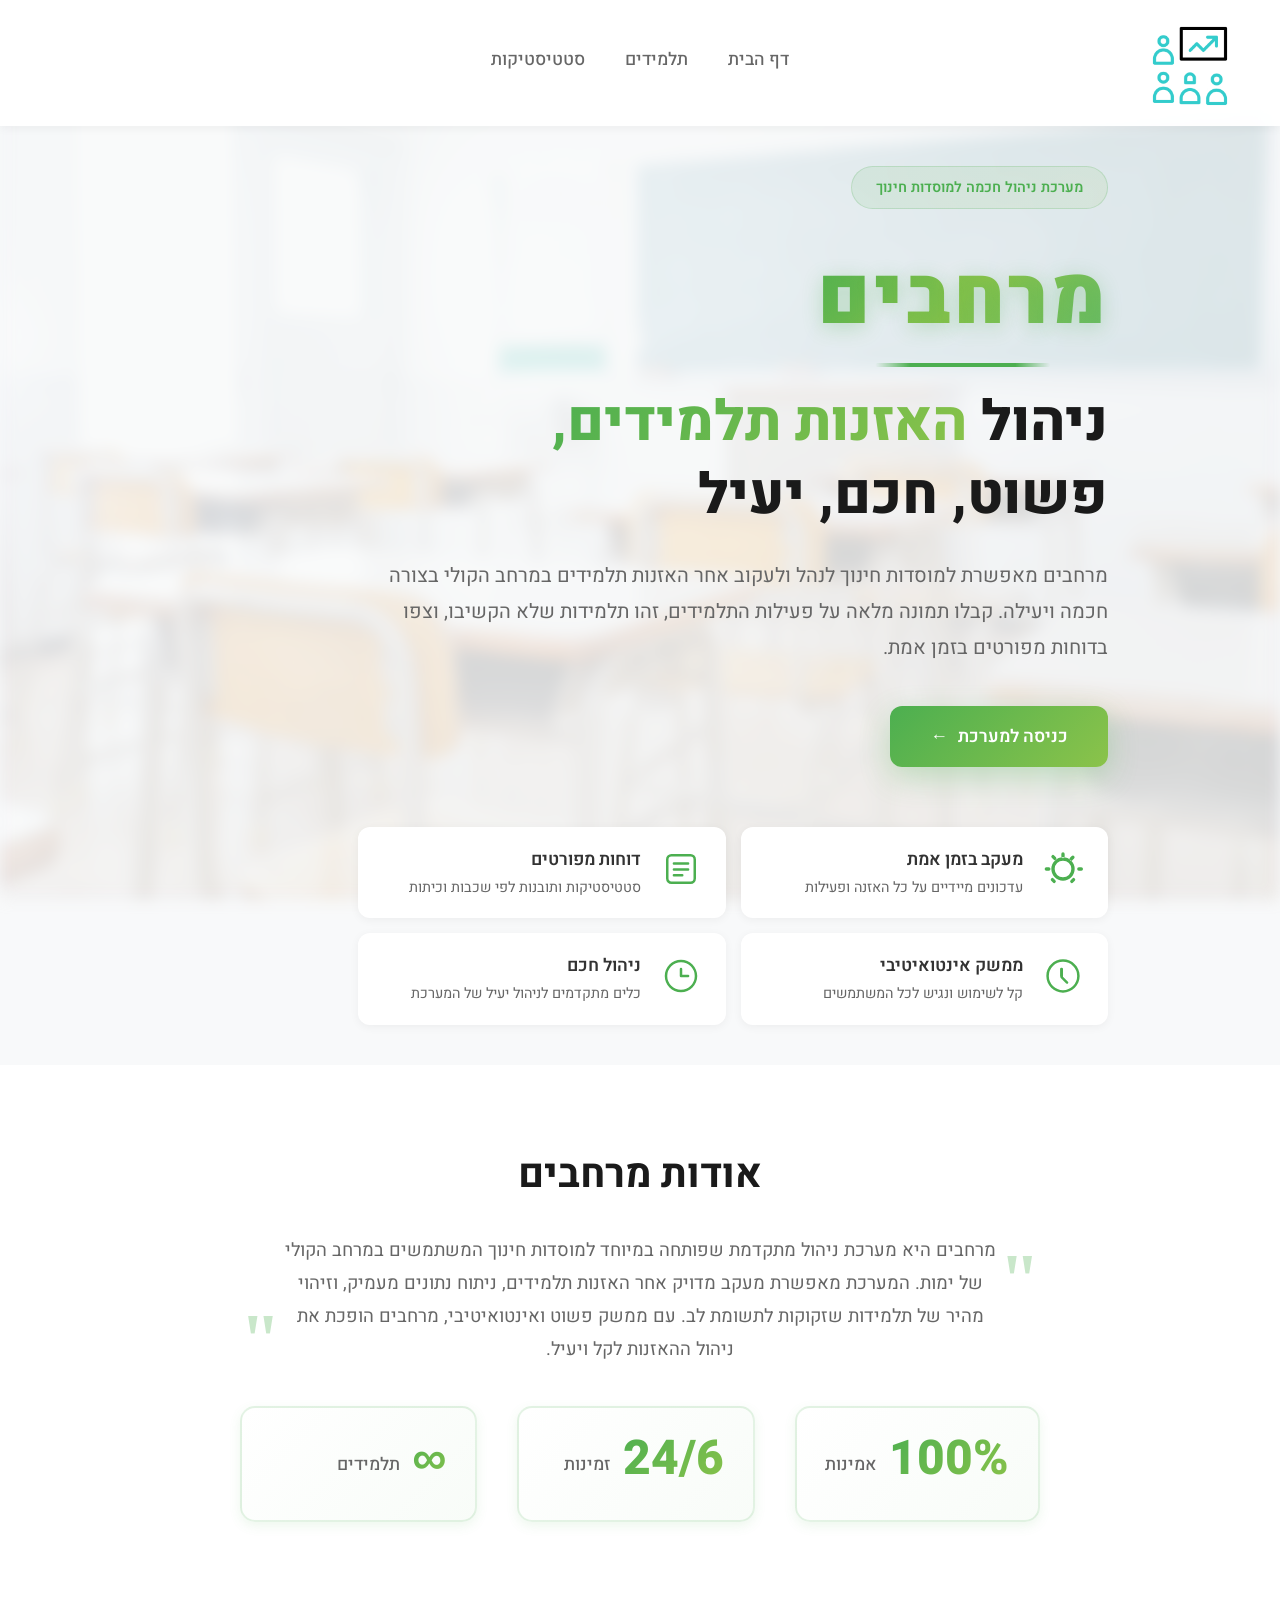
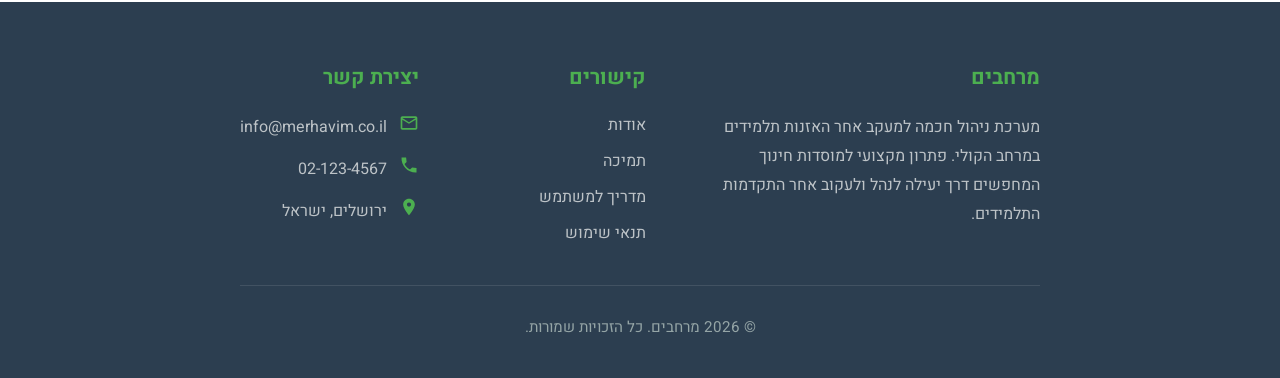
==== commit 39dec635: "עדכון עיצוב" ====
--- a/index.html
+++ b/index.html
@@ -4,6 +4,7 @@
     <meta charset="UTF-8">
     <meta name="viewport" content="width=device-width, initial-scale=1.0">
     <title>מרחבים - מערכת ניהול חכמה</title>
+    <link rel="icon" type="image/gif" href="logo.gif">
     <link rel="preconnect" href="https://fonts.googleapis.com">
     <link rel="preconnect" href="https://fonts.gstatic.com" crossorigin>
     <link href="https://fonts.googleapis.com/css2?family=Heebo:wght@300;400;500;600;700;800&display=swap" rel="stylesheet">
@@ -439,7 +440,7 @@
     <!-- Header -->
     <header class="header">
         <div class="logo">
-            <img src="logo.png" alt="מרחבים" class="logo-img">
+            <img src="logo.gif" alt="מרחבים" class="logo-img">
         </div>
         <nav class="header-links">
             <a href="statistics.html" class="header-link">סטטיסטיקות</a>
--- a/styles.css
+++ b/styles.css
@@ -192,11 +192,24 @@
     justify-content: space-between;
     align-items: center;
     margin-bottom: 2rem;
+    flex-wrap: wrap;
+    gap: 1.5rem;
 }
 
 .page-header h2 {
     font-size: 2em;
-    color: var(--dark-green);
+    color: #2d5016;
+    background: linear-gradient(135deg, #2d5016 0%, #4a7c2c 100%);
+    -webkit-background-clip: text;
+    -webkit-text-fill-color: transparent;
+    background-clip: text;
+}
+
+.header-actions {
+    display: flex;
+    gap: 1rem;
+    align-items: center;
+    flex-wrap: wrap;
 }
 
 .stats-bar {
@@ -207,136 +220,187 @@
 .stat-item {
     display: flex;
     align-items: center;
-    gap: 0.5rem;
-    padding: 0.75rem 1.5rem;
-    background: var(--white);
-    border-radius: 12px;
-    box-shadow: 0 2px 8px var(--shadow);
-    font-weight: 600;
-    color: var(--dark-green);
+    gap: 0.8rem;
+    padding: 1rem 1.8rem;
+    background: linear-gradient(135deg, rgba(255, 255, 255, 0.98) 0%, rgba(248, 252, 248, 0.98) 100%);
+    border-radius: 15px;
+    box-shadow: 0 4px 12px rgba(76, 175, 80, 0.1);
+    font-weight: 600;
+    color: #2d5016;
+    border: 2px solid rgba(76, 175, 80, 0.15);
+    transition: all 0.3s ease;
+}
+
+.stat-item:hover {
+    transform: translateY(-2px);
+    box-shadow: 0 6px 16px rgba(76, 175, 80, 0.15);
+    border-color: rgba(76, 175, 80, 0.25);
 }
 
 .stat-item i {
-    color: var(--primary-green);
+    color: #4caf50;
+    font-size: 1.3em;
+    filter: drop-shadow(0 2px 4px rgba(76, 175, 80, 0.2));
 }
 
 .refresh-btn {
     display: flex;
     align-items: center;
-    gap: 0.5rem;
-    padding: 0.75rem 1.5rem;
-    background: var(--primary-green);
-    color: var(--white);
+    gap: 0.8rem;
+    padding: 1rem 1.8rem;
+    background: linear-gradient(135deg, #4caf50 0%, #66bb6a 100%);
+    color: white;
     border: none;
-    border-radius: 12px;
+    border-radius: 15px;
     font-weight: 600;
     cursor: pointer;
-    transition: all 0.3s;
-    box-shadow: 0 2px 8px var(--shadow);
+    transition: all 0.3s ease;
+    box-shadow: 0 4px 12px rgba(76, 175, 80, 0.3);
+    font-size: 1rem;
 }
 
 .refresh-btn:hover:not(:disabled) {
-    background: var(--dark-green);
-    transform: translateY(-2px);
-    box-shadow: 0 4px 12px var(--shadow);
+    background: linear-gradient(135deg, #45a049 0%, #7cb342 100%);
+    transform: translateY(-3px);
+    box-shadow: 0 6px 20px rgba(76, 175, 80, 0.4);
+}
+
+.refresh-btn:active:not(:disabled) {
+    transform: translateY(-1px);
 }
 
 .refresh-btn:disabled {
     opacity: 0.6;
     cursor: not-allowed;
+    transform: none;
 }
 
 .refresh-btn i {
-    font-size: 1.1em;
+    font-size: 1.2em;
 }
 
 /* Search Section */
 .search-section {
-    background: rgba(255, 255, 255, 0.95);
+    background: linear-gradient(135deg, rgba(255, 255, 255, 0.98) 0%, rgba(248, 252, 248, 0.98) 100%);
     backdrop-filter: blur(10px);
-    padding: 1.5rem;
-    border-radius: 16px;
-    box-shadow: 0 2px 12px var(--shadow);
+    padding: 2rem;
+    border-radius: 20px;
+    box-shadow: 0 4px 20px rgba(76, 175, 80, 0.08);
     margin-bottom: 2rem;
+    border: 2px solid rgba(76, 175, 80, 0.1);
+    position: relative;
+    overflow: hidden;
+}
+
+.search-section::before {
+    content: '';
+    position: absolute;
+    top: 0;
+    left: 0;
+    width: 100%;
+    height: 4px;
+    background: linear-gradient(90deg, #4caf50 0%, #8bc34a 50%, #66bb6a 100%);
 }
 
 .search-box {
     position: relative;
-    margin-bottom: 1rem;
+    margin-bottom: 1.5rem;
 }
 
 .search-box i {
     position: absolute;
-    right: 1rem;
+    right: 1.2rem;
     top: 50%;
     transform: translateY(-50%);
-    color: var(--primary-green);
+    color: #4caf50;
     pointer-events: none;
+    font-size: 1.2em;
+    z-index: 1;
 }
 
 #searchInput {
     width: 100%;
-    padding: 1rem 3rem 1rem 1rem;
-    border: 2px solid var(--light-green);
-    border-radius: 12px;
-    font-size: 1rem;
-    transition: all 0.3s;
-    background: var(--linen);
+    padding: 1.2rem 3.5rem 1.2rem 1.5rem;
+    border: 2px solid rgba(76, 175, 80, 0.2);
+    border-radius: 15px;
+    font-size: 1.05rem;
+    transition: all 0.3s ease;
+    background: white;
+    font-weight: 500;
+    color: #2d5016;
 }
 
 #searchInput:focus {
     outline: none;
-    border-color: var(--primary-green);
-    box-shadow: 0 0 0 3px rgba(144, 198, 149, 0.2);
+    border-color: #4caf50;
+    box-shadow: 0 0 0 4px rgba(76, 175, 80, 0.1), 0 4px 12px rgba(76, 175, 80, 0.15);
+    transform: translateY(-2px);
+}
+
+#searchInput::placeholder {
+    color: #a0b0a0;
+    font-weight: 400;
 }
 
 .filter-buttons {
     display: flex;
-    gap: 0.75rem;
+    gap: 1rem;
     flex-wrap: wrap;
 }
 
 .filter-btn {
-    padding: 0.6rem 1.5rem;
-    background: var(--linen);
-    border: 2px solid var(--light-green);
-    border-radius: 10px;
-    font-weight: 600;
-    color: var(--dark-green);
+    padding: 0.8rem 1.8rem;
+    background: white;
+    border: 2px solid rgba(76, 175, 80, 0.2);
+    border-radius: 12px;
+    font-weight: 600;
+    color: #2d5016;
     cursor: pointer;
-    transition: all 0.3s;
-}
-
-.filter-btn:hover, .filter-btn.active {
-    background: var(--primary-green);
-    color: var(--white);
-    border-color: var(--primary-green);
+    transition: all 0.3s ease;
+    font-size: 1rem;
+}
+
+.filter-btn:hover {
+    border-color: #4caf50;
     transform: translateY(-2px);
+    box-shadow: 0 4px 12px rgba(76, 175, 80, 0.2);
+}
+
+.filter-btn.active {
+    background: linear-gradient(135deg, #4caf50 0%, #66bb6a 100%);
+    color: white;
+    border-color: #4caf50;
+    box-shadow: 0 4px 12px rgba(76, 175, 80, 0.3);
 }
 
 .export-btn {
-    padding: 0.6rem 1.5rem;
-    background: #2d7a2d;
-    border: 2px solid #2d7a2d;
-    border-radius: 10px;
-    font-weight: 600;
-    color: var(--white);
+    display: flex;
+    align-items: center;
+    gap: 0.8rem;
+    padding: 1rem 1.8rem;
+    background: linear-gradient(135deg, #2d7a2d 0%, #1e5a1e 100%);
+    color: white;
+    border: none;
+    border-radius: 15px;
+    font-weight: 600;
     cursor: pointer;
-    transition: all 0.3s;
-    display: flex;
-    align-items: center;
-    gap: 0.5rem;
+    transition: all 0.3s ease;
+    box-shadow: 0 4px 12px rgba(45, 122, 45, 0.3);
+    font-size: 1rem;
 }
 
 .export-btn:hover {
-    background: #1e5a1e;
-    border-color: #1e5a1e;
-    transform: translateY(-2px);
-    box-shadow: 0 4px 12px rgba(45, 122, 45, 0.3);
+    background: linear-gradient(135deg, #1e5a1e 0%, #0d3a0d 100%);
+    transform: translateY(-3px);
+    box-shadow: 0 6px 20px rgba(45, 122, 45, 0.4);
+}
+
+.export-btn:active {
+    transform: translateY(-1px);
 }
 
 .export-btn i {
-    font-size: 1.1em;
+    font-size: 1.2em;
 }
 
 /* Students Grid */
@@ -347,86 +411,151 @@
 }
 
 .student-card {
-    background: rgba(255, 255, 255, 0.95);
+    background: linear-gradient(135deg, rgba(255, 255, 255, 0.98) 0%, rgba(248, 252, 248, 0.98) 100%);
     backdrop-filter: blur(10px);
-    border-radius: 16px;
-    padding: 1.5rem;
-    box-shadow: 0 2px 12px var(--shadow);
-    transition: all 0.3s;
+    border-radius: 20px;
+    padding: 1.8rem;
+    box-shadow: 0 4px 20px rgba(76, 175, 80, 0.08);
+    transition: all 0.4s cubic-bezier(0.4, 0, 0.2, 1);
     cursor: pointer;
     text-decoration: none;
     color: inherit;
     display: block;
+    border: 2px solid rgba(76, 175, 80, 0.1);
+    position: relative;
+    overflow: hidden;
+}
+
+.student-card::before {
+    content: '';
+    position: absolute;
+    top: 0;
+    left: 0;
+    width: 100%;
+    height: 4px;
+    background: linear-gradient(90deg, #4caf50 0%, #8bc34a 50%, #66bb6a 100%);
+    transform: scaleX(0);
+    transform-origin: right;
+    transition: transform 0.4s ease;
+}
+
+.student-card:hover::before {
+    transform: scaleX(1);
+    transform-origin: left;
 }
 
 .student-card:hover {
-    transform: translateY(-5px);
-    box-shadow: 0 8px 24px var(--shadow);
+    transform: translateY(-8px) scale(1.02);
+    box-shadow: 0 12px 40px rgba(76, 175, 80, 0.2);
+    border-color: rgba(76, 175, 80, 0.3);
 }
 
 .student-header {
     display: flex;
     justify-content: space-between;
     align-items: start;
-    margin-bottom: 1rem;
+    margin-bottom: 1.2rem;
+    padding-bottom: 1rem;
+    border-bottom: 2px solid rgba(76, 175, 80, 0.1);
 }
 
 .student-name {
-    font-size: 1.3em;
+    font-size: 1.4em;
     font-weight: 700;
-    color: var(--dark-green);
-    margin-bottom: 0.3rem;
+    color: #2d5016;
+    margin-bottom: 0.5rem;
+    background: linear-gradient(135deg, #2d5016 0%, #4a7c2c 100%);
+    -webkit-background-clip: text;
+    -webkit-text-fill-color: transparent;
+    background-clip: text;
 }
 
 .student-badge {
     display: inline-block;
-    padding: 0.4rem 1rem;
-    background: var(--primary-green);
-    color: var(--white);
-    border-radius: 20px;
+    padding: 0.5rem 1.2rem;
+    background: linear-gradient(135deg, #4caf50 0%, #66bb6a 100%);
+    color: white;
+    border-radius: 25px;
     font-size: 0.85em;
-    font-weight: 600;
+    font-weight: 700;
+    box-shadow: 0 4px 12px rgba(76, 175, 80, 0.3);
+    letter-spacing: 0.5px;
 }
 
 .student-info {
     display: flex;
     flex-direction: column;
-    gap: 0.5rem;
-    margin-bottom: 1rem;
+    gap: 0.8rem;
+    margin-bottom: 1.2rem;
 }
 
 .info-row {
     display: flex;
     align-items: center;
-    gap: 0.5rem;
-    color: var(--text-light);
+    gap: 0.8rem;
+    color: #5a6c57;
     font-size: 0.95em;
+    font-weight: 500;
+    padding: 0.5rem;
+    background: rgba(76, 175, 80, 0.05);
+    border-radius: 8px;
+    transition: all 0.3s ease;
+}
+
+.info-row:hover {
+    background: rgba(76, 175, 80, 0.1);
+    transform: translateX(-3px);
 }
 
 .info-row i {
-    color: var(--primary-green);
-    font-size: 1em;
+    color: #4caf50;
+    font-size: 1.1em;
+    width: 20px;
+    text-align: center;
 }
 
 .listening-count {
     display: flex;
     align-items: center;
     justify-content: space-between;
-    padding: 1rem;
-    background: var(--linen);
-    border-radius: 12px;
+    padding: 1.2rem;
+    background: linear-gradient(135deg, rgba(76, 175, 80, 0.08) 0%, rgba(139, 195, 74, 0.08) 100%);
+    border-radius: 15px;
     margin-top: 1rem;
+    border: 2px solid rgba(76, 175, 80, 0.15);
+    transition: all 0.3s ease;
+}
+
+.student-card:hover .listening-count {
+    background: linear-gradient(135deg, rgba(76, 175, 80, 0.12) 0%, rgba(139, 195, 74, 0.12) 100%);
+    border-color: rgba(76, 175, 80, 0.25);
 }
 
 .listening-count i {
-    font-size: 1.5em;
-    color: var(--primary-green);
+    font-size: 2em;
+    color: #4caf50;
+    filter: drop-shadow(0 2px 4px rgba(76, 175, 80, 0.3));
+    animation: pulse 2s ease-in-out infinite;
+}
+
+@keyframes pulse {
+    0%, 100% {
+        transform: scale(1);
+    }
+    50% {
+        transform: scale(1.1);
+    }
 }
 
 .count-number {
-    font-size: 1.8em;
-    font-weight: 700;
-    color: var(--dark-green);
+    font-size: 2.2em;
+    font-weight: 800;
+    background: linear-gradient(135deg, #4caf50 0%, #8bc34a 100%);
+    -webkit-background-clip: text;
+    -webkit-text-fill-color: transparent;
+    background-clip: text;
+    line-height: 1;
+    text-shadow: 0 2px 10px rgba(76, 175, 80, 0.2);
 }
 
 /* Student Detail Page */
@@ -437,43 +566,86 @@
 .btn-back {
     display: inline-flex;
     align-items: center;
-    gap: 0.5rem;
-    padding: 0.75rem 1.5rem;
-    background: var(--white);
-    color: var(--dark-green);
+    gap: 0.8rem;
+    padding: 1rem 1.8rem;
+    background: linear-gradient(135deg, rgba(255, 255, 255, 0.98) 0%, rgba(248, 252, 248, 0.98) 100%);
+    color: #2d5016;
     text-decoration: none;
-    border-radius: 12px;
-    font-weight: 600;
-    box-shadow: 0 2px 8px var(--shadow);
-    transition: all 0.3s;
+    border-radius: 15px;
+    font-weight: 600;
+    box-shadow: 0 4px 12px rgba(76, 175, 80, 0.1);
+    transition: all 0.3s ease;
+    border: 2px solid rgba(76, 175, 80, 0.15);
 }
 
 .btn-back:hover {
-    background: var(--primary-green);
-    color: var(--white);
+    background: linear-gradient(135deg, #4caf50 0%, #66bb6a 100%);
+    color: white;
     transform: translateX(5px);
+    box-shadow: 0 6px 20px rgba(76, 175, 80, 0.3);
+    border-color: #4caf50;
+}
+
+.btn-back i {
+    font-size: 1.1em;
+    transition: transform 0.3s ease;
+}
+
+.btn-back:hover i {
+    transform: translateX(3px);
 }
 
 .student-profile {
-    background: rgba(255, 255, 255, 0.95);
+    background: linear-gradient(135deg, rgba(255, 255, 255, 0.98) 0%, rgba(248, 252, 248, 0.98) 100%);
     backdrop-filter: blur(10px);
-    border-radius: 16px;
-    padding: 2rem;
-    box-shadow: 0 2px 12px var(--shadow);
+    border-radius: 20px;
+    padding: 2.5rem;
+    box-shadow: 0 4px 20px rgba(76, 175, 80, 0.08);
     margin-bottom: 2rem;
+    border: 2px solid rgba(76, 175, 80, 0.1);
+    position: relative;
+    overflow: hidden;
+}
+
+.student-profile::before {
+    content: '';
+    position: absolute;
+    top: 0;
+    left: 0;
+    width: 100%;
+    height: 4px;
+    background: linear-gradient(90deg, #4caf50 0%, #8bc34a 50%, #66bb6a 100%);
 }
 
 .profile-header {
     display: flex;
     justify-content: space-between;
     align-items: start;
-    margin-bottom: 2rem;
+    margin-bottom: 2.5rem;
+    padding-bottom: 2rem;
+    border-bottom: 2px solid rgba(76, 175, 80, 0.1);
 }
 
 .profile-info h2 {
-    font-size: 2em;
-    color: var(--dark-green);
+    font-size: 2.5em;
+    background: linear-gradient(135deg, #2d5016 0%, #4a7c2c 100%);
+    -webkit-background-clip: text;
+    -webkit-text-fill-color: transparent;
+    background-clip: text;
     margin-bottom: 0.5rem;
+    font-weight: 800;
+}
+
+.profile-badge {
+    display: inline-block;
+    padding: 0.8rem 1.8rem;
+    background: linear-gradient(135deg, #4caf50 0%, #66bb6a 100%);
+    color: white;
+    border-radius: 25px;
+    font-size: 1.1em;
+    font-weight: 700;
+    box-shadow: 0 4px 12px rgba(76, 175, 80, 0.3);
+    letter-spacing: 0.5px;
 }
 
 .profile-details {
@@ -485,15 +657,25 @@
 .detail-item {
     display: flex;
     align-items: center;
-    gap: 1rem;
-    padding: 1rem;
-    background: var(--linen);
-    border-radius: 12px;
+    gap: 1.2rem;
+    padding: 1.5rem;
+    background: white;
+    border-radius: 15px;
+    border: 2px solid rgba(76, 175, 80, 0.1);
+    transition: all 0.3s ease;
+    box-shadow: 0 2px 8px rgba(76, 175, 80, 0.05);
+}
+
+.detail-item:hover {
+    transform: translateY(-3px);
+    box-shadow: 0 6px 16px rgba(76, 175, 80, 0.15);
+    border-color: rgba(76, 175, 80, 0.25);
 }
 
 .detail-item i {
-    font-size: 1.8em;
-    color: var(--primary-green);
+    font-size: 2em;
+    color: #4caf50;
+    filter: drop-shadow(0 2px 4px rgba(76, 175, 80, 0.2));
 }
 
 .detail-content {
@@ -501,41 +683,62 @@
 }
 
 .detail-label {
-    font-size: 0.85em;
-    color: var(--text-light);
-    margin-bottom: 0.2rem;
+    font-size: 0.9em;
+    color: #5a6c57;
+    margin-bottom: 0.3rem;
+    font-weight: 500;
 }
 
 .detail-value {
-    font-size: 1.1em;
-    font-weight: 600;
-    color: var(--dark-green);
+    font-size: 1.2em;
+    font-weight: 700;
+    color: #2d5016;
 }
 
 /* Listening History */
 .listening-history {
-    background: rgba(255, 255, 255, 0.95);
+    background: linear-gradient(135deg, rgba(255, 255, 255, 0.98) 0%, rgba(248, 252, 248, 0.98) 100%);
     backdrop-filter: blur(10px);
-    border-radius: 16px;
-    padding: 2rem;
-    box-shadow: 0 2px 12px var(--shadow);
+    border-radius: 20px;
+    padding: 2.5rem;
+    box-shadow: 0 4px 20px rgba(76, 175, 80, 0.08);
+    border: 2px solid rgba(76, 175, 80, 0.1);
+    position: relative;
+    overflow: hidden;
+}
+
+.listening-history::before {
+    content: '';
+    position: absolute;
+    top: 0;
+    left: 0;
+    width: 100%;
+    height: 4px;
+    background: linear-gradient(90deg, #4caf50 0%, #8bc34a 50%, #66bb6a 100%);
 }
 
 .history-header {
     display: flex;
     align-items: center;
-    gap: 0.75rem;
-    margin-bottom: 1.5rem;
+    gap: 1rem;
+    margin-bottom: 2rem;
+    padding-bottom: 1.5rem;
+    border-bottom: 2px solid rgba(76, 175, 80, 0.1);
 }
 
 .history-header h3 {
-    font-size: 1.5em;
-    color: var(--dark-green);
+    font-size: 1.8em;
+    background: linear-gradient(135deg, #2d5016 0%, #4a7c2c 100%);
+    -webkit-background-clip: text;
+    -webkit-text-fill-color: transparent;
+    background-clip: text;
+    font-weight: 700;
 }
 
 .history-header i {
-    font-size: 1.5em;
-    color: var(--primary-green);
+    font-size: 1.8em;
+    color: #4caf50;
+    filter: drop-shadow(0 2px 4px rgba(76, 175, 80, 0.2));
 }
 
 .history-list {
@@ -545,52 +748,76 @@
 }
 
 .history-item {
-    padding: 1.25rem;
-    background: var(--linen);
-    border-radius: 12px;
-    border-right: 4px solid var(--primary-green);
-    transition: all 0.3s;
+    padding: 1.5rem;
+    background: white;
+    border-radius: 15px;
+    border-right: 4px solid #4caf50;
+    border: 2px solid rgba(76, 175, 80, 0.1);
+    border-right: 4px solid #4caf50;
+    transition: all 0.3s ease;
+    box-shadow: 0 2px 8px rgba(76, 175, 80, 0.05);
 }
 
 .history-item:hover {
-    transform: translateX(-5px);
-    box-shadow: 0 4px 12px var(--shadow);
+    transform: translateX(-8px);
+    box-shadow: 0 6px 16px rgba(76, 175, 80, 0.15);
+    border-color: rgba(76, 175, 80, 0.25);
+    background: rgba(76, 175, 80, 0.02);
 }
 
 .history-item-header {
     display: flex;
     justify-content: space-between;
     align-items: center;
-    margin-bottom: 0.75rem;
+    margin-bottom: 0.8rem;
     flex-wrap: wrap;
-    gap: 0.5rem;
+    gap: 0.8rem;
 }
 
 .file-name {
     font-weight: 700;
-    color: var(--dark-green);
+    color: #2d5016;
+    font-size: 1.15em;
+    display: flex;
+    align-items: center;
+    gap: 0.8rem;
+}
+
+.file-name i {
+    color: #4caf50;
     font-size: 1.1em;
-    display: flex;
-    align-items: center;
-    gap: 0.5rem;
 }
 
 .history-date {
-    color: var(--text-light);
+    color: #5a6c57;
     font-size: 0.95em;
     display: flex;
     align-items: center;
-    gap: 0.5rem;
-    font-weight: 600;
+    gap: 0.8rem;
+    font-weight: 600;
+    padding: 0.5rem 1rem;
+    background: rgba(76, 175, 80, 0.08);
+    border-radius: 10px;
+}
+
+.history-date i {
+    color: #4caf50;
 }
 
 .file-path {
-    color: var(--text-light);
+    color: #5a6c57;
     font-size: 0.9em;
     font-family: 'Courier New', monospace;
     display: flex;
     align-items: center;
-    gap: 0.5rem;
+    gap: 0.8rem;
+    padding: 0.8rem;
+    background: rgba(76, 175, 80, 0.05);
+    border-radius: 8px;
+}
+
+.file-path i {
+    color: #4caf50;
 }
 
 /* Loading & Empty States */
@@ -657,33 +884,131 @@
 }
 
 .stat-card-large {
-    background: rgba(255, 255, 255, 0.95);
+    background: linear-gradient(135deg, rgba(255, 255, 255, 0.98) 0%, rgba(248, 252, 248, 0.98) 100%);
+    backdrop-filter: blur(10px);
+    padding: 2.5rem 2rem;
+    border-radius: 20px;
+    box-shadow: 0 4px 20px rgba(76, 175, 80, 0.08);
+    text-align: center;
+    transition: all 0.4s cubic-bezier(0.4, 0, 0.2, 1);
+    border: 2px solid rgba(76, 175, 80, 0.1);
+    position: relative;
+    overflow: hidden;
+}
+
+.stat-card-large::before {
+    content: '';
+    position: absolute;
+    top: 0;
+    left: 0;
+    width: 100%;
+    height: 4px;
+    background: linear-gradient(90deg, #4caf50 0%, #8bc34a 50%, #66bb6a 100%);
+}
+
+.stat-card-large:hover {
+    transform: translateY(-8px) scale(1.02);
+    box-shadow: 0 12px 40px rgba(76, 175, 80, 0.2);
+    border-color: rgba(76, 175, 80, 0.3);
+}
+
+.stat-card-large .stat-icon {
+    font-size: 2.5em;
+    color: #4caf50;
+    margin-bottom: 1rem;
+    filter: drop-shadow(0 4px 8px rgba(76, 175, 80, 0.3));
+    animation: pulse 2s ease-in-out infinite;
+}
+
+.stat-card-large .stat-number {
+    font-size: 3em;
+    font-weight: 800;
+    background: linear-gradient(135deg, #4caf50 0%, #8bc34a 100%);
+    -webkit-background-clip: text;
+    -webkit-text-fill-color: transparent;
+    background-clip: text;
+    margin-bottom: 0.5rem;
+    line-height: 1;
+    min-height: 1em;
+}
+
+.loading-dots {
+    display: inline-flex;
+    gap: 0.2em;
+    align-items: center;
+}
+
+.loading-dots span {
+    animation: loadingDot 1.4s infinite;
+    opacity: 0;
+}
+
+.loading-dots span:nth-child(1) {
+    animation-delay: 0s;
+}
+
+.loading-dots span:nth-child(2) {
+    animation-delay: 0.2s;
+}
+
+.loading-dots span:nth-child(3) {
+    animation-delay: 0.4s;
+}
+
+@keyframes loadingDot {
+    0%, 20% {
+        opacity: 0;
+        transform: scale(0.8);
+    }
+    40% {
+        opacity: 1;
+        transform: scale(1.2);
+    }
+    60%, 100% {
+        opacity: 0;
+        transform: scale(0.8);
+    }
+}
+
+.stat-card-large .stat-label {
+    font-size: 1em;
+    color: #5a6c57;
+    font-weight: 600;
+    text-transform: uppercase;
+    letter-spacing: 0.5px;
+}
+
+.filter-section {
+    background: linear-gradient(135deg, rgba(255, 255, 255, 0.98) 0%, rgba(248, 252, 248, 0.98) 100%);
     backdrop-filter: blur(10px);
     padding: 2rem;
-    border-radius: 16px;
-    box-shadow: 0 2px 12px var(--shadow);
-    text-align: center;
-    transition: all 0.3s;
-}
-
-.stat-card-large:hover {
-    transform: translateY(-5px);
-    box-shadow: 0 8px 24px var(--shadow);
-}
-
-.filter-section {
-    background: rgba(255, 255, 255, 0.95);
-    backdrop-filter: blur(10px);
-    padding: 1.5rem;
-    border-radius: 16px;
-    box-shadow: 0 2px 12px var(--shadow);
+    border-radius: 20px;
+    box-shadow: 0 4px 20px rgba(76, 175, 80, 0.08);
     margin-bottom: 2rem;
+    border: 2px solid rgba(76, 175, 80, 0.1);
+    position: relative;
+    overflow: hidden;
+}
+
+.filter-section::before {
+    content: '';
+    position: absolute;
+    top: 0;
+    left: 0;
+    width: 100%;
+    height: 4px;
+    background: linear-gradient(90deg, #4caf50 0%, #8bc34a 50%, #66bb6a 100%);
 }
 
 .filter-section h3 {
-    color: var(--dark-green);
-    margin-bottom: 1rem;
-    font-size: 1.3em;
+    color: #2d5016;
+    margin-bottom: 1.5rem;
+    font-size: 1.4em;
+    font-weight: 700;
+    background: linear-gradient(135deg, #2d5016 0%, #4a7c2c 100%);
+    -webkit-background-clip: text;
+    -webkit-text-fill-color: transparent;
+    background-clip: text;
 }
 
 .date-filters {
@@ -701,78 +1026,268 @@
 
 .date-input-group label {
     font-weight: 600;
-    color: var(--dark-green);
-    font-size: 0.9em;
+    color: #2d5016;
+    font-size: 0.95em;
 }
 
 .date-input-group input[type="date"] {
-    padding: 0.75rem;
-    border: 2px solid var(--light-green);
-    border-radius: 10px;
+    padding: 0.9rem 1.2rem;
+    border: 2px solid rgba(76, 175, 80, 0.2);
+    border-radius: 12px;
     font-size: 1rem;
-    transition: all 0.3s;
+    transition: all 0.3s ease;
+    background: white;
+    font-weight: 500;
 }
 
 .date-input-group input[type="date"]:focus {
     outline: none;
-    border-color: var(--primary-green);
-    box-shadow: 0 0 0 3px rgba(144, 198, 149, 0.2);
+    border-color: #4caf50;
+    box-shadow: 0 0 0 4px rgba(76, 175, 80, 0.1);
+    transform: translateY(-2px);
+}
+
+/* Custom Select Dropdown */
+.custom-select-wrapper {
+    position: relative;
+    min-width: 220px;
+}
+
+.custom-select {
+    position: relative;
+    user-select: none;
+}
+
+.custom-select-trigger {
+    display: flex;
+    align-items: center;
+    gap: 0.8rem;
+    padding: 1rem 1.5rem;
+    background: linear-gradient(135deg, rgba(255, 255, 255, 0.98) 0%, rgba(248, 252, 248, 0.98) 100%);
+    border: 2px solid rgba(76, 175, 80, 0.2);
+    border-radius: 15px;
+    cursor: pointer;
+    box-shadow: 0 2px 8px rgba(76, 175, 80, 0.08);
+    transition: all 0.3s ease;
+}
+
+.custom-select-trigger:hover {
+    border-color: #4caf50;
+    transform: translateY(-2px);
+    box-shadow: 0 4px 16px rgba(76, 175, 80, 0.2);
+}
+
+.custom-select-trigger .fa-calendar-alt {
+    color: #4caf50;
+    font-size: 1.1em;
+}
+
+.custom-select-trigger .selected-text {
+    flex: 1;
+    color: #2d5016;
+    font-weight: 600;
+    font-size: 1rem;
+}
+
+.custom-select-trigger .arrow-icon {
+    color: #4caf50;
+    font-size: 0.9em;
+    transition: transform 0.3s ease;
+}
+
+.custom-select.open .arrow-icon {
+    transform: rotate(180deg);
+}
+
+.custom-options {
+    position: absolute;
+    top: calc(100% + 0.5rem);
+    right: 0;
+    left: 0;
+    background: white;
+    border: 2px solid #4caf50;
+    border-radius: 15px;
+    box-shadow: 0 8px 24px rgba(76, 175, 80, 0.2);
+    max-height: 300px;
+    overflow-y: auto;
+    z-index: 1000;
+    display: none;
+    scrollbar-width: none; /* Firefox */
+    -ms-overflow-style: none; /* IE and Edge */
+}
+
+.custom-options::-webkit-scrollbar {
+    display: none; /* Chrome, Safari, Opera */
+}
+
+.custom-select.open .custom-options {
+    display: block;
+}
+
+.custom-option {
+    display: flex;
+    align-items: center;
+    gap: 0.8rem;
+    padding: 1rem 1.5rem;
+    cursor: pointer;
+    color: #2d5016;
+    font-weight: 600;
+    border-bottom: 1px solid rgba(76, 175, 80, 0.1);
+    transition: background 0.2s ease;
+}
+
+.custom-option:last-child {
+    border-bottom: none;
+}
+
+.custom-option:hover {
+    background: linear-gradient(135deg, rgba(248, 252, 248, 1) 0%, rgba(240, 248, 240, 1) 100%);
+}
+
+.custom-option.active {
+    background: linear-gradient(135deg, rgba(76, 175, 80, 0.1) 0%, rgba(139, 195, 74, 0.1) 100%);
+    color: #2d5016;
+}
+
+.custom-option .fa-calendar-alt {
+    color: #4caf50;
+    font-size: 1em;
+}
+
+.date-input-group {
+    display: flex;
+    align-items: center;
+    position: relative;
+}
+
+.date-input-group::before {
+    font-family: "Font Awesome 6 Free";
+    content: "\f073";
+    font-weight: 900;
+    position: absolute;
+    right: 1rem;
+    font-size: 1.1em;
+    color: #4caf50;
+    pointer-events: none;
+    z-index: 1;
+}
+
+.date-input-group::after {
+    font-family: "Font Awesome 6 Free";
+    content: "\f078";
+    font-weight: 900;
+    position: absolute;
+    left: 1rem;
+    font-size: 0.9em;
+    color: #4caf50;
+    pointer-events: none;
+    z-index: 1;
 }
 
 .date-select {
-    padding: 0.75rem 1rem;
-    border: 2px solid var(--light-green);
-    border-radius: 10px;
+    padding: 1rem 3rem 1rem 3rem;
+    border: 2px solid rgba(76, 175, 80, 0.2);
+    border-radius: 15px;
     font-size: 1rem;
-    background: var(--white);
-    color: var(--dark-green);
+    background: linear-gradient(135deg, rgba(255, 255, 255, 0.98) 0%, rgba(248, 252, 248, 0.98) 100%);
+    color: #2d5016;
     font-weight: 600;
     cursor: pointer;
-    transition: all 0.3s;
-    min-width: 200px;
+    transition: all 0.3s ease;
+    min-width: 220px;
+    box-shadow: 0 2px 8px rgba(76, 175, 80, 0.08);
+    appearance: none;
+    position: relative;
 }
 
 .date-select:hover {
-    border-color: var(--primary-green);
+    border-color: #4caf50;
+    transform: translateY(-2px);
+    box-shadow: 0 4px 16px rgba(76, 175, 80, 0.2);
+    background: linear-gradient(135deg, rgba(255, 255, 255, 1) 0%, rgba(248, 252, 248, 1) 100%);
 }
 
 .date-select:focus {
     outline: none;
-    border-color: var(--primary-green);
-    box-shadow: 0 0 0 3px rgba(144, 198, 149, 0.2);
+    border-color: #4caf50;
+    box-shadow: 0 0 0 4px rgba(76, 175, 80, 0.1), 0 4px 16px rgba(76, 175, 80, 0.2);
+}
+
+.date-select option {
+    padding: 1rem;
+    background: white;
+    color: #2d5016;
+    font-weight: 600;
+    font-size: 1rem;
+    border-bottom: 1px solid rgba(76, 175, 80, 0.1);
+}
+
+.date-select option:hover {
+    background: linear-gradient(135deg, rgba(248, 252, 248, 1) 0%, rgba(240, 248, 240, 1) 100%);
+}
+
+.date-input-group::before {
+    content: '📅';
+    position: absolute;
+    right: 1.2rem;
+    font-size: 1.3em;
+    pointer-events: none;
+    z-index: 1;
+    filter: drop-shadow(0 2px 4px rgba(76, 175, 80, 0.2));
 }
 
 .filter-info {
-    margin-top: 1rem;
-    padding: 1rem;
-    background: var(--linen);
-    border-radius: 10px;
-    color: var(--dark-green);
+    padding: 1.2rem 1.5rem;
+    background: linear-gradient(135deg, rgba(76, 175, 80, 0.08) 0%, rgba(139, 195, 74, 0.08) 100%);
+    border-radius: 12px;
+    color: #2d5016;
     font-weight: 600;
     display: none;
+    border: 2px solid rgba(76, 175, 80, 0.15);
+    margin-bottom: 2rem;
+    box-shadow: 0 2px 8px rgba(76, 175, 80, 0.1);
 }
 
 .filter-info i {
-    color: var(--primary-green);
+    color: #4caf50;
     margin-left: 0.5rem;
+    font-size: 1.1em;
 }
 
 .stats-section {
-    background: rgba(255, 255, 255, 0.95);
+    background: linear-gradient(135deg, rgba(255, 255, 255, 0.98) 0%, rgba(248, 252, 248, 0.98) 100%);
     backdrop-filter: blur(10px);
     padding: 2rem;
-    border-radius: 16px;
-    box-shadow: 0 2px 12px var(--shadow);
+    border-radius: 20px;
+    box-shadow: 0 4px 20px rgba(76, 175, 80, 0.08);
     margin-bottom: 2rem;
+    border: 2px solid rgba(76, 175, 80, 0.1);
+    position: relative;
+    overflow: hidden;
+}
+
+.stats-section::before {
+    content: '';
+    position: absolute;
+    top: 0;
+    left: 0;
+    width: 100%;
+    height: 4px;
+    background: linear-gradient(90deg, #4caf50 0%, #8bc34a 50%, #66bb6a 100%);
 }
 
 .stats-section h3 {
-    color: var(--dark-green);
+    color: #2d5016;
     margin-bottom: 1.5rem;
     font-size: 1.5em;
     display: flex;
     align-items: center;
     gap: 0.5rem;
+    font-weight: 700;
+    background: linear-gradient(135deg, #2d5016 0%, #4a7c2c 100%);
+    -webkit-background-clip: text;
+    -webkit-text-fill-color: transparent;
+    background-clip: text;
 }
 
 .grade-group {
@@ -780,15 +1295,22 @@
 }
 
 .grade-title {
-    color: var(--dark-green);
+    color: #2d5016;
     font-size: 1.2em;
     margin-bottom: 1rem;
-    padding: 0.75rem 1rem;
-    background: var(--linen);
-    border-radius: 10px;
-    display: flex;
-    align-items: center;
-    gap: 0.5rem;
+    padding: 1rem 1.5rem;
+    background: linear-gradient(135deg, rgba(76, 175, 80, 0.08) 0%, rgba(139, 195, 74, 0.08) 100%);
+    border-radius: 12px;
+    display: flex;
+    align-items: center;
+    gap: 0.8rem;
+    font-weight: 700;
+    border: 2px solid rgba(76, 175, 80, 0.15);
+}
+
+.grade-title i {
+    color: #4caf50;
+    font-size: 1.2em;
 }
 
 .students-list {
@@ -801,38 +1323,48 @@
     display: flex;
     justify-content: space-between;
     align-items: center;
-    padding: 0.75rem 1rem;
-    background: var(--linen);
-    border-radius: 10px;
-    transition: all 0.3s;
+    padding: 1rem 1.5rem;
+    background: white;
+    border-radius: 12px;
+    transition: all 0.3s ease;
+    border: 2px solid rgba(76, 175, 80, 0.1);
 }
 
 .student-item:hover {
-    background: var(--light-green);
+    background: rgba(76, 175, 80, 0.05);
     transform: translateX(-5px);
+    border-color: rgba(76, 175, 80, 0.2);
+    box-shadow: 0 4px 12px rgba(76, 175, 80, 0.1);
 }
 
 .student-item a {
     text-decoration: none;
-    color: var(--dark-green);
-    font-weight: 600;
-    display: flex;
-    align-items: center;
-    gap: 0.5rem;
+    color: #2d5016;
+    font-weight: 600;
+    display: flex;
+    align-items: center;
+    gap: 0.8rem;
     flex: 1;
+    transition: color 0.3s ease;
 }
 
 .student-item a:hover {
-    color: var(--primary-green);
+    color: #4caf50;
+}
+
+.student-item a i {
+    color: #4caf50;
+    font-size: 1.1em;
 }
 
 .class-badge {
-    background: var(--primary-green);
-    color: var(--white);
-    padding: 0.3rem 0.75rem;
-    border-radius: 15px;
+    background: linear-gradient(135deg, #4caf50 0%, #66bb6a 100%);
+    color: white;
+    padding: 0.4rem 1rem;
+    border-radius: 20px;
     font-size: 0.85em;
-    font-weight: 600;
+    font-weight: 700;
+    box-shadow: 0 2px 8px rgba(76, 175, 80, 0.3);
 }
 
 .grade-stats {
@@ -842,104 +1374,123 @@
 }
 
 .grade-stat-card {
-    background: var(--linen);
-    border-radius: 12px;
-    padding: 1.5rem;
-    transition: all 0.3s;
+    background: white;
+    border-radius: 16px;
+    padding: 1.8rem;
+    transition: all 0.3s ease;
+    border: 2px solid rgba(76, 175, 80, 0.1);
+    box-shadow: 0 2px 12px rgba(76, 175, 80, 0.08);
 }
 
 .grade-stat-card:hover {
-    transform: translateY(-3px);
-    box-shadow: 0 4px 12px var(--shadow);
+    transform: translateY(-5px);
+    box-shadow: 0 8px 24px rgba(76, 175, 80, 0.15);
+    border-color: rgba(76, 175, 80, 0.2);
 }
 
 .grade-stat-header {
     display: flex;
     justify-content: space-between;
     align-items: center;
-    margin-bottom: 1rem;
+    margin-bottom: 1.2rem;
+    padding-bottom: 1rem;
+    border-bottom: 2px solid rgba(76, 175, 80, 0.1);
 }
 
 .grade-stat-header h4 {
-    color: var(--dark-green);
+    color: #2d5016;
     font-size: 1.3em;
     margin: 0;
+    font-weight: 700;
 }
 
 .grade-badge {
-    background: var(--primary-green);
-    color: var(--white);
-    padding: 0.4rem 1rem;
+    background: linear-gradient(135deg, #4caf50 0%, #66bb6a 100%);
+    color: white;
+    padding: 0.5rem 1.2rem;
     border-radius: 20px;
     font-size: 0.85em;
-    font-weight: 600;
+    font-weight: 700;
+    box-shadow: 0 2px 8px rgba(76, 175, 80, 0.3);
 }
 
 .grade-stat-body {
+    display: flex;
+    flex-direction: column;
+    gap: 0.9rem;
+    margin-bottom: 1.2rem;
+}
+
+.stat-row {
+    display: flex;
+    justify-content: space-between;
+    align-items: center;
+    padding: 0.5rem;
+    background: rgba(76, 175, 80, 0.05);
+    border-radius: 8px;
+}
+
+.stat-label {
+    color: #5a6c57;
+    font-size: 0.95em;
+    font-weight: 500;
+}
+
+.stat-value {
+    color: #2d5016;
+    font-weight: 700;
+    font-size: 1.1em;
+}
+
+.progress-bar {
+    width: 100%;
+    height: 10px;
+    background: rgba(76, 175, 80, 0.1);
+    border-radius: 10px;
+    overflow: hidden;
+    box-shadow: inset 0 2px 4px rgba(0, 0, 0, 0.05);
+}
+
+.progress-fill {
+    height: 100%;
+    background: linear-gradient(90deg, #4caf50, #66bb6a);
+    transition: width 0.5s ease;
+    box-shadow: 0 2px 8px rgba(76, 175, 80, 0.3);
+}
+
+.top-students {
     display: flex;
     flex-direction: column;
     gap: 0.75rem;
-    margin-bottom: 1rem;
-}
-
-.stat-row {
-    display: flex;
-    justify-content: space-between;
-    align-items: center;
-}
-
-.stat-label {
-    color: var(--text-light);
-    font-size: 0.95em;
-}
-
-.stat-value {
-    color: var(--dark-green);
-    font-weight: 700;
-    font-size: 1.1em;
-}
-
-.progress-bar {
-    width: 100%;
-    height: 8px;
-    background: var(--white);
-    border-radius: 10px;
-    overflow: hidden;
-}
-
-.progress-fill {
-    height: 100%;
-    background: linear-gradient(90deg, var(--primary-green), var(--dark-green));
-    transition: width 0.5s ease;
-}
-
-.top-students {
-    display: flex;
-    flex-direction: column;
-    gap: 0.75rem;
 }
 
 .top-student-item {
     display: flex;
     align-items: center;
-    gap: 1rem;
-    padding: 1rem 1.5rem;
-    background: var(--linen);
-    border-radius: 12px;
-    transition: all 0.3s;
+    gap: 1.2rem;
+    padding: 1.2rem 1.5rem;
+    background: white;
+    border-radius: 16px;
+    transition: all 0.3s ease;
+    border: 2px solid rgba(76, 175, 80, 0.1);
+    box-shadow: 0 2px 8px rgba(76, 175, 80, 0.05);
 }
 
 .top-student-item:hover {
-    background: var(--light-green);
-    transform: translateX(-5px);
-    box-shadow: 0 2px 8px var(--shadow);
+    background: rgba(76, 175, 80, 0.05);
+    transform: translateX(-8px);
+    box-shadow: 0 4px 16px rgba(76, 175, 80, 0.15);
+    border-color: rgba(76, 175, 80, 0.2);
 }
 
 .rank {
-    font-size: 1.5em;
-    font-weight: 700;
-    color: var(--primary-green);
-    min-width: 40px;
+    font-size: 1.8em;
+    font-weight: 800;
+    background: linear-gradient(135deg, #4caf50 0%, #8bc34a 100%);
+    -webkit-background-clip: text;
+    -webkit-text-fill-color: transparent;
+    background-clip: text;
+    min-width: 50px;
     text-align: center;
 }
 
@@ -947,18 +1498,19 @@
     flex: 1;
     display: flex;
     flex-direction: column;
-    gap: 0.3rem;
+    gap: 0.4rem;
 }
 
 .student-name-link {
     text-decoration: none;
-    color: var(--dark-green);
+    color: #2d5016;
     font-weight: 700;
-    font-size: 1.1em;
+    font-size: 1.15em;
+    transition: color 0.3s ease;
 }
 
 .student-name-link:hover {
-    color: var(--primary-green);
+    color: #4caf50;
 }
 
 .student-meta {
@@ -969,14 +1521,19 @@
 .listening-count-top {
     display: flex;
     align-items: center;
-    gap: 0.5rem;
-    color: var(--dark-green);
+    gap: 0.8rem;
+    color: #2d5016;
     font-weight: 700;
-    font-size: 1.1em;
+    font-size: 1.15em;
+    padding: 0.6rem 1.2rem;
+    background: linear-gradient(135deg, rgba(76, 175, 80, 0.08) 0%, rgba(139, 195, 74, 0.08) 100%);
+    border-radius: 12px;
+    border: 2px solid rgba(76, 175, 80, 0.15);
 }
 
 .listening-count-top i {
-    color: var(--primary-green);
+    color: #4caf50;
+    font-size: 1.2em;
 }
 
 
@@ -987,13 +1544,13 @@
 
 .tabs-nav {
     display: flex;
-    gap: 0.5rem;
-    background: rgba(255, 255, 255, 0.95);
-    backdrop-filter: blur(10px);
-    padding: 1rem;
-    border-radius: 16px 16px 0 0;
-    box-shadow: 0 2px 8px var(--shadow);
-    border-bottom: 3px solid var(--linen);
+    gap: 1rem;
+    background: transparent;
+    padding: 0;
+    border-radius: 0;
+    box-shadow: none;
+    border-bottom: 3px solid rgba(76, 175, 80, 0.15);
+    margin-bottom: 2rem;
 }
 
 .tab-btn {
@@ -1001,32 +1558,48 @@
     display: flex;
     align-items: center;
     justify-content: center;
-    gap: 0.5rem;
-    padding: 1rem 1.5rem;
-    background: var(--linen);
-    color: var(--text-dark);
+    gap: 0.8rem;
+    padding: 1.2rem 2rem;
+    background: transparent;
+    color: #5a6c57;
     border: none;
-    border-radius: 10px;
-    font-weight: 600;
-    font-size: 1rem;
+    border-bottom: 3px solid transparent;
+    border-radius: 0;
+    font-weight: 600;
+    font-size: 1.05rem;
     cursor: pointer;
-    transition: all 0.3s;
+    transition: all 0.3s ease;
     white-space: nowrap;
+    position: relative;
+    margin-bottom: -3px;
 }
 
 .tab-btn:hover {
-    background: var(--light-green);
-    transform: translateY(-2px);
+    color: #4caf50;
+    background: rgba(76, 175, 80, 0.05);
 }
 
 .tab-btn.active {
-    background: var(--primary-green);
-    color: var(--white);
-    box-shadow: 0 4px 12px rgba(144, 198, 149, 0.3);
+    color: #2d5016;
+    border-bottom-color: #4caf50;
+    background: transparent;
+    box-shadow: none;
+    font-weight: 700;
+}
+
+.tab-btn.active::after {
+    content: '';
+    position: absolute;
+    bottom: -3px;
+    left: 0;
+    right: 0;
+    height: 3px;
+    background: linear-gradient(90deg, #4caf50 0%, #66bb6a 100%);
+    box-shadow: 0 2px 8px rgba(76, 175, 80, 0.4);
 }
 
 .tab-btn i {
-    font-size: 1.2em;
+    font-size: 1.3em;
 }
 
 .tab-content {
@@ -1035,24 +1608,18 @@
 
 .tab-content.active {
     display: block;
-}
-
-.tab-content .filter-section {
-    border-radius: 0;
-    margin-bottom: 0;
-}
-
-.tab-content .stats-section {
-    border-radius: 0 0 16px 16px;
-    margin-bottom: 2rem;
-}
-
-.tab-content .filter-section:first-child {
-    border-radius: 0;
-}
-
-.tab-content .stats-section:last-child {
-    border-radius: 0 0 16px 16px;
+    animation: fadeIn 0.3s ease;
+}
+
+@keyframes fadeIn {
+    from {
+        opacity: 0;
+        transform: translateY(10px);
+    }
+    to {
+        opacity: 1;
+        transform: translateY(0);
+    }
 }
 
 /* Responsive tabs */
@@ -1220,3 +1787,300 @@
         font-size: 1.1em;
     }
 }
+
+
+/* Settings Page Styles */
+.settings-container {
+    max-width: 1000px;
+    margin: 0 auto;
+    display: flex;
+    flex-direction: column;
+    gap: 2rem;
+}
+
+.settings-card {
+    background: white;
+    border-radius: 20px;
+    box-shadow: 0 4px 16px rgba(76, 175, 80, 0.1);
+    overflow: hidden;
+    border-top: 4px solid transparent;
+    background-image: linear-gradient(white, white), linear-gradient(90deg, #4caf50 0%, #66bb6a 100%);
+    background-origin: border-box;
+    background-clip: padding-box, border-box;
+    transition: all 0.3s ease;
+}
+
+.settings-card:hover {
+    transform: translateY(-4px);
+    box-shadow: 0 8px 24px rgba(76, 175, 80, 0.2);
+}
+
+.settings-card-header {
+    display: flex;
+    align-items: center;
+    gap: 1rem;
+    padding: 1.5rem 2rem;
+    background: linear-gradient(135deg, rgba(248, 252, 248, 1) 0%, rgba(240, 248, 240, 1) 100%);
+    border-bottom: 1px solid rgba(76, 175, 80, 0.1);
+}
+
+.settings-card-header i {
+    font-size: 1.5rem;
+    color: #4caf50;
+}
+
+.settings-card-header h3 {
+    margin: 0;
+    font-size: 1.3rem;
+    color: #2d5016;
+    font-weight: 700;
+}
+
+.settings-card-body {
+    padding: 2rem;
+}
+
+.settings-description {
+    color: #666;
+    margin-bottom: 1.5rem;
+    line-height: 1.6;
+}
+
+/* File Upload Area */
+.file-upload-area {
+    display: flex;
+    flex-direction: column;
+    align-items: center;
+    justify-content: center;
+    gap: 1rem;
+    padding: 3rem 2rem;
+    border: 2px dashed rgba(76, 175, 80, 0.3);
+    border-radius: 15px;
+    background: linear-gradient(135deg, rgba(248, 252, 248, 0.5) 0%, rgba(240, 248, 240, 0.5) 100%);
+    cursor: pointer;
+    transition: all 0.3s ease;
+    margin-bottom: 1.5rem;
+}
+
+.file-upload-area:hover {
+    border-color: #4caf50;
+    background: linear-gradient(135deg, rgba(248, 252, 248, 0.8) 0%, rgba(240, 248, 240, 0.8) 100%);
+}
+
+.file-upload-area.drag-over {
+    border-color: #4caf50;
+    background: linear-gradient(135deg, rgba(76, 175, 80, 0.1) 0%, rgba(139, 195, 74, 0.1) 100%);
+}
+
+.file-upload-area i {
+    font-size: 3rem;
+    color: #4caf50;
+}
+
+.file-upload-area p {
+    color: #666;
+    margin: 0;
+}
+
+.file-info {
+    display: flex;
+    align-items: center;
+    gap: 1rem;
+    padding: 1rem 1.5rem;
+    background: linear-gradient(135deg, rgba(76, 175, 80, 0.1) 0%, rgba(139, 195, 74, 0.1) 100%);
+    border-radius: 15px;
+    margin-bottom: 1.5rem;
+}
+
+.file-info i {
+    font-size: 1.5rem;
+    color: #4caf50;
+}
+
+.file-info span {
+    flex: 1;
+    color: #2d5016;
+    font-weight: 600;
+}
+
+.btn-remove {
+    background: none;
+    border: none;
+    color: #f44336;
+    cursor: pointer;
+    font-size: 1.2rem;
+    padding: 0.5rem;
+    transition: all 0.3s ease;
+}
+
+.btn-remove:hover {
+    transform: scale(1.2);
+}
+
+/* Form Group */
+.form-group {
+    margin-bottom: 1.5rem;
+}
+
+.form-group label {
+    display: flex;
+    align-items: center;
+    gap: 0.5rem;
+    margin-bottom: 0.8rem;
+    color: #2d5016;
+    font-weight: 600;
+    font-size: 1rem;
+}
+
+.form-group label i {
+    color: #4caf50;
+}
+
+.form-group textarea {
+    width: 100%;
+    padding: 1rem;
+    border: 2px solid rgba(76, 175, 80, 0.2);
+    border-radius: 15px;
+    font-family: 'Heebo', sans-serif;
+    font-size: 0.95rem;
+    color: #2d5016;
+    background: linear-gradient(135deg, rgba(255, 255, 255, 0.98) 0%, rgba(248, 252, 248, 0.98) 100%);
+    resize: vertical;
+    transition: all 0.3s ease;
+}
+
+.form-group textarea:focus {
+    outline: none;
+    border-color: #4caf50;
+    box-shadow: 0 0 0 4px rgba(76, 175, 80, 0.1);
+}
+
+/* Buttons */
+.btn-primary {
+    display: inline-flex;
+    align-items: center;
+    gap: 0.8rem;
+    padding: 1rem 2rem;
+    background: linear-gradient(135deg, #4caf50 0%, #66bb6a 100%);
+    color: white;
+    border: none;
+    border-radius: 15px;
+    font-size: 1rem;
+    font-weight: 600;
+    cursor: pointer;
+    transition: all 0.3s ease;
+    box-shadow: 0 4px 12px rgba(76, 175, 80, 0.3);
+}
+
+.btn-primary:hover {
+    transform: translateY(-2px);
+    box-shadow: 0 6px 20px rgba(76, 175, 80, 0.4);
+    background: linear-gradient(135deg, #66bb6a 0%, #4caf50 100%);
+}
+
+.btn-primary:disabled {
+    opacity: 0.6;
+    cursor: not-allowed;
+    transform: none;
+}
+
+.btn-secondary {
+    display: inline-flex;
+    align-items: center;
+    gap: 0.8rem;
+    padding: 0.8rem 1.5rem;
+    background: white;
+    color: #4caf50;
+    border: 2px solid #4caf50;
+    border-radius: 15px;
+    font-size: 0.95rem;
+    font-weight: 600;
+    cursor: pointer;
+    transition: all 0.3s ease;
+}
+
+.btn-secondary:hover {
+    background: #4caf50;
+    color: white;
+}
+
+/* Info Rows */
+.info-row {
+    display: flex;
+    justify-content: space-between;
+    align-items: center;
+    padding: 1rem 0;
+    border-bottom: 1px solid rgba(76, 175, 80, 0.1);
+}
+
+.info-row:last-child {
+    border-bottom: none;
+}
+
+.info-label {
+    color: #666;
+    font-weight: 500;
+}
+
+.info-value {
+    color: #2d5016;
+    font-weight: 600;
+    display: flex;
+    align-items: center;
+    gap: 0.5rem;
+}
+
+/* Notifications */
+.notification {
+    position: fixed;
+    top: 100px;
+    left: 50%;
+    transform: translateX(-50%) translateY(-100px);
+    display: flex;
+    align-items: center;
+    gap: 1rem;
+    padding: 1rem 2rem;
+    background: white;
+    border-radius: 15px;
+    box-shadow: 0 8px 24px rgba(0, 0, 0, 0.15);
+    z-index: 10000;
+    opacity: 0;
+    transition: all 0.3s ease;
+}
+
+.notification.show {
+    opacity: 1;
+    transform: translateX(-50%) translateY(0);
+}
+
+.notification-success {
+    border-right: 4px solid #4caf50;
+}
+
+.notification-success i {
+    color: #4caf50;
+    font-size: 1.5rem;
+}
+
+.notification-error {
+    border-right: 4px solid #f44336;
+}
+
+.notification-error i {
+    color: #f44336;
+    font-size: 1.5rem;
+}
+
+.notification-info {
+    border-right: 4px solid #2196f3;
+}
+
+.notification-info i {
+    color: #2196f3;
+    font-size: 1.5rem;
+}
+
+.notification span {
+    color: #333;
+    font-weight: 600;
+}
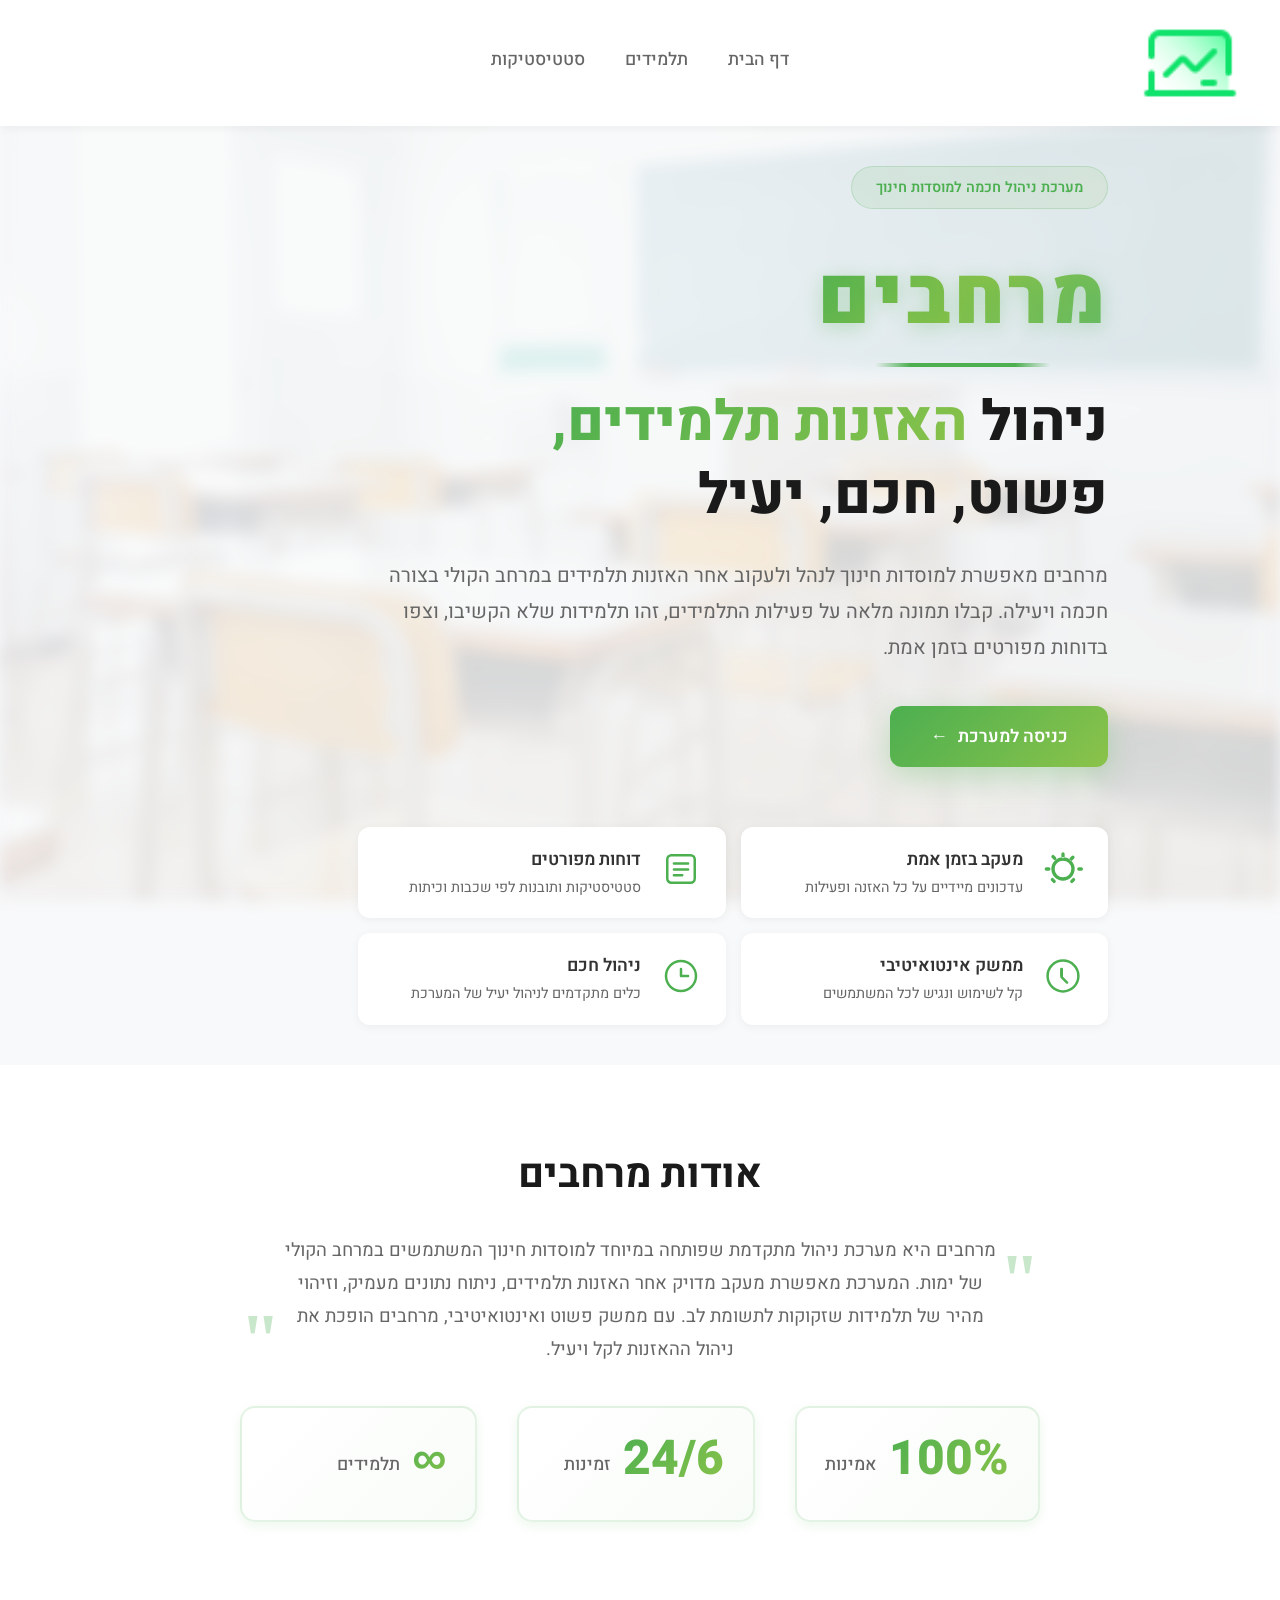
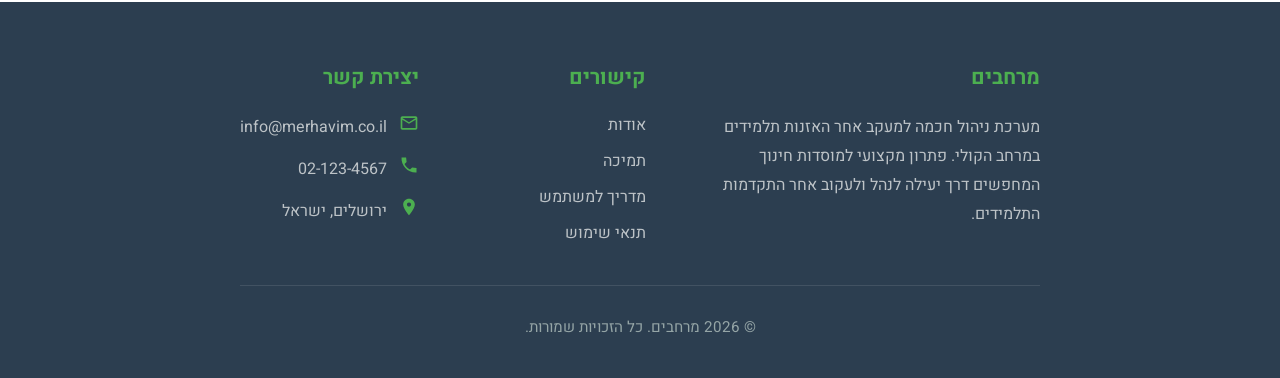
==== commit e2552e9d: "אייקון חדש" ====
--- a/index.html
+++ b/index.html
@@ -4,7 +4,7 @@
     <meta charset="UTF-8">
     <meta name="viewport" content="width=device-width, initial-scale=1.0">
     <title>מרחבים - מערכת ניהול חכמה</title>
-    <link rel="icon" type="image/gif" href="logo.gif">
+    <link rel="icon" type="image/png" href="logo.png">
     <link rel="preconnect" href="https://fonts.googleapis.com">
     <link rel="preconnect" href="https://fonts.gstatic.com" crossorigin>
     <link href="https://fonts.googleapis.com/css2?family=Heebo:wght@300;400;500;600;700;800&display=swap" rel="stylesheet">
@@ -440,7 +440,7 @@
     <!-- Header -->
     <header class="header">
         <div class="logo">
-            <img src="logo.gif" alt="מרחבים" class="logo-img">
+            <img src="logo.png" alt="מרחבים" class="logo-img">
         </div>
         <nav class="header-links">
             <a href="statistics.html" class="header-link">סטטיסטיקות</a>
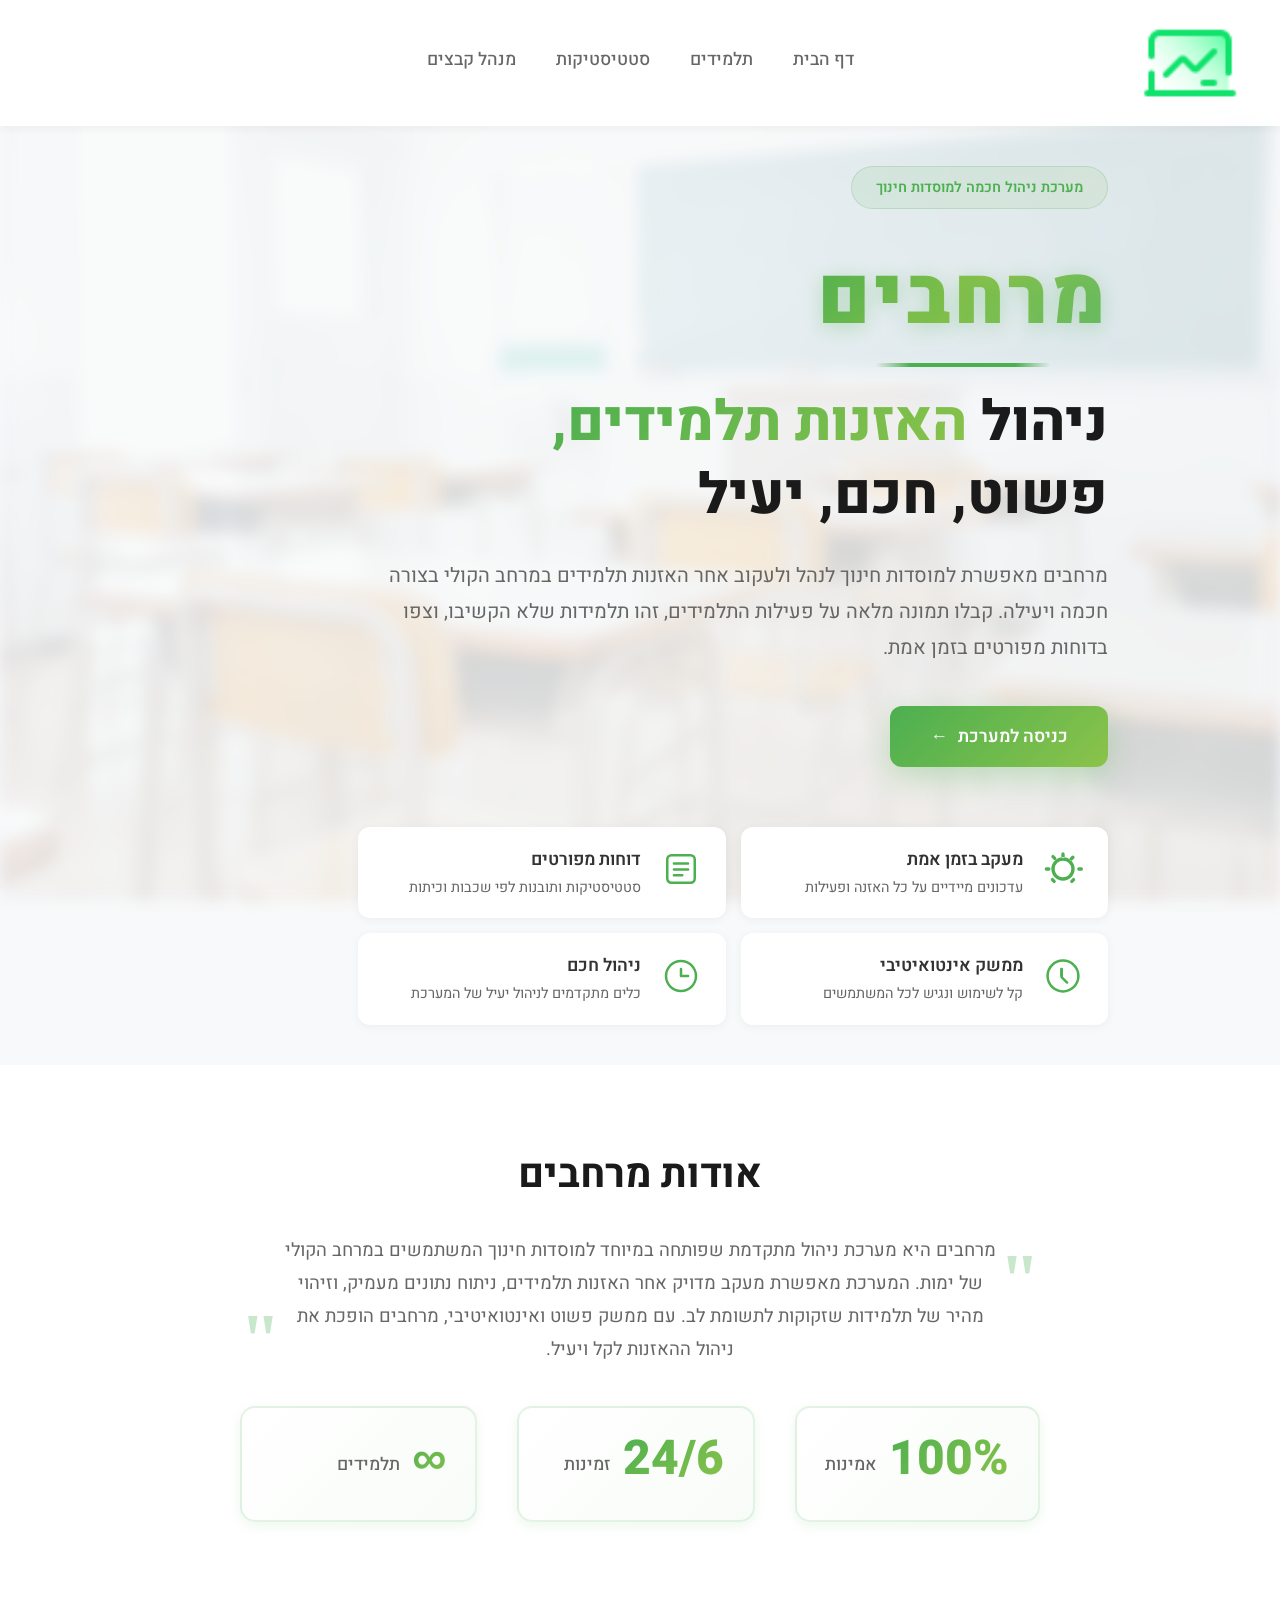
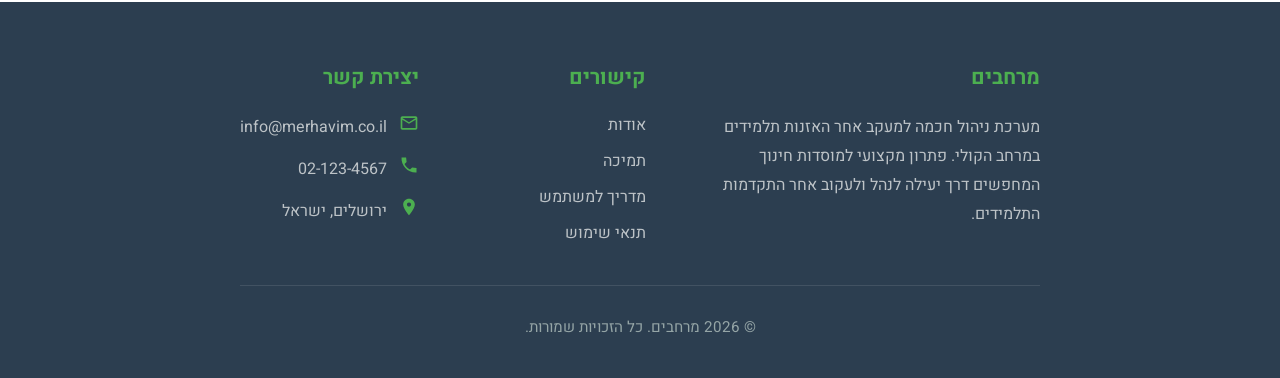
==== commit fa4aa3fa: "עדכון שינוי תאריך בחמש לפנות בוקר" ====
--- a/index.html
+++ b/index.html
@@ -443,6 +443,7 @@
             <img src="logo.png" alt="מרחבים" class="logo-img">
         </div>
         <nav class="header-links">
+            <a href="file-manager.html" class="header-link">מנהל קבצים</a>
             <a href="statistics.html" class="header-link">סטטיסטיקות</a>
             <a href="dashboard.html" class="header-link">תלמידים</a>
             <a href="index.html" class="header-link">דף הבית</a>
